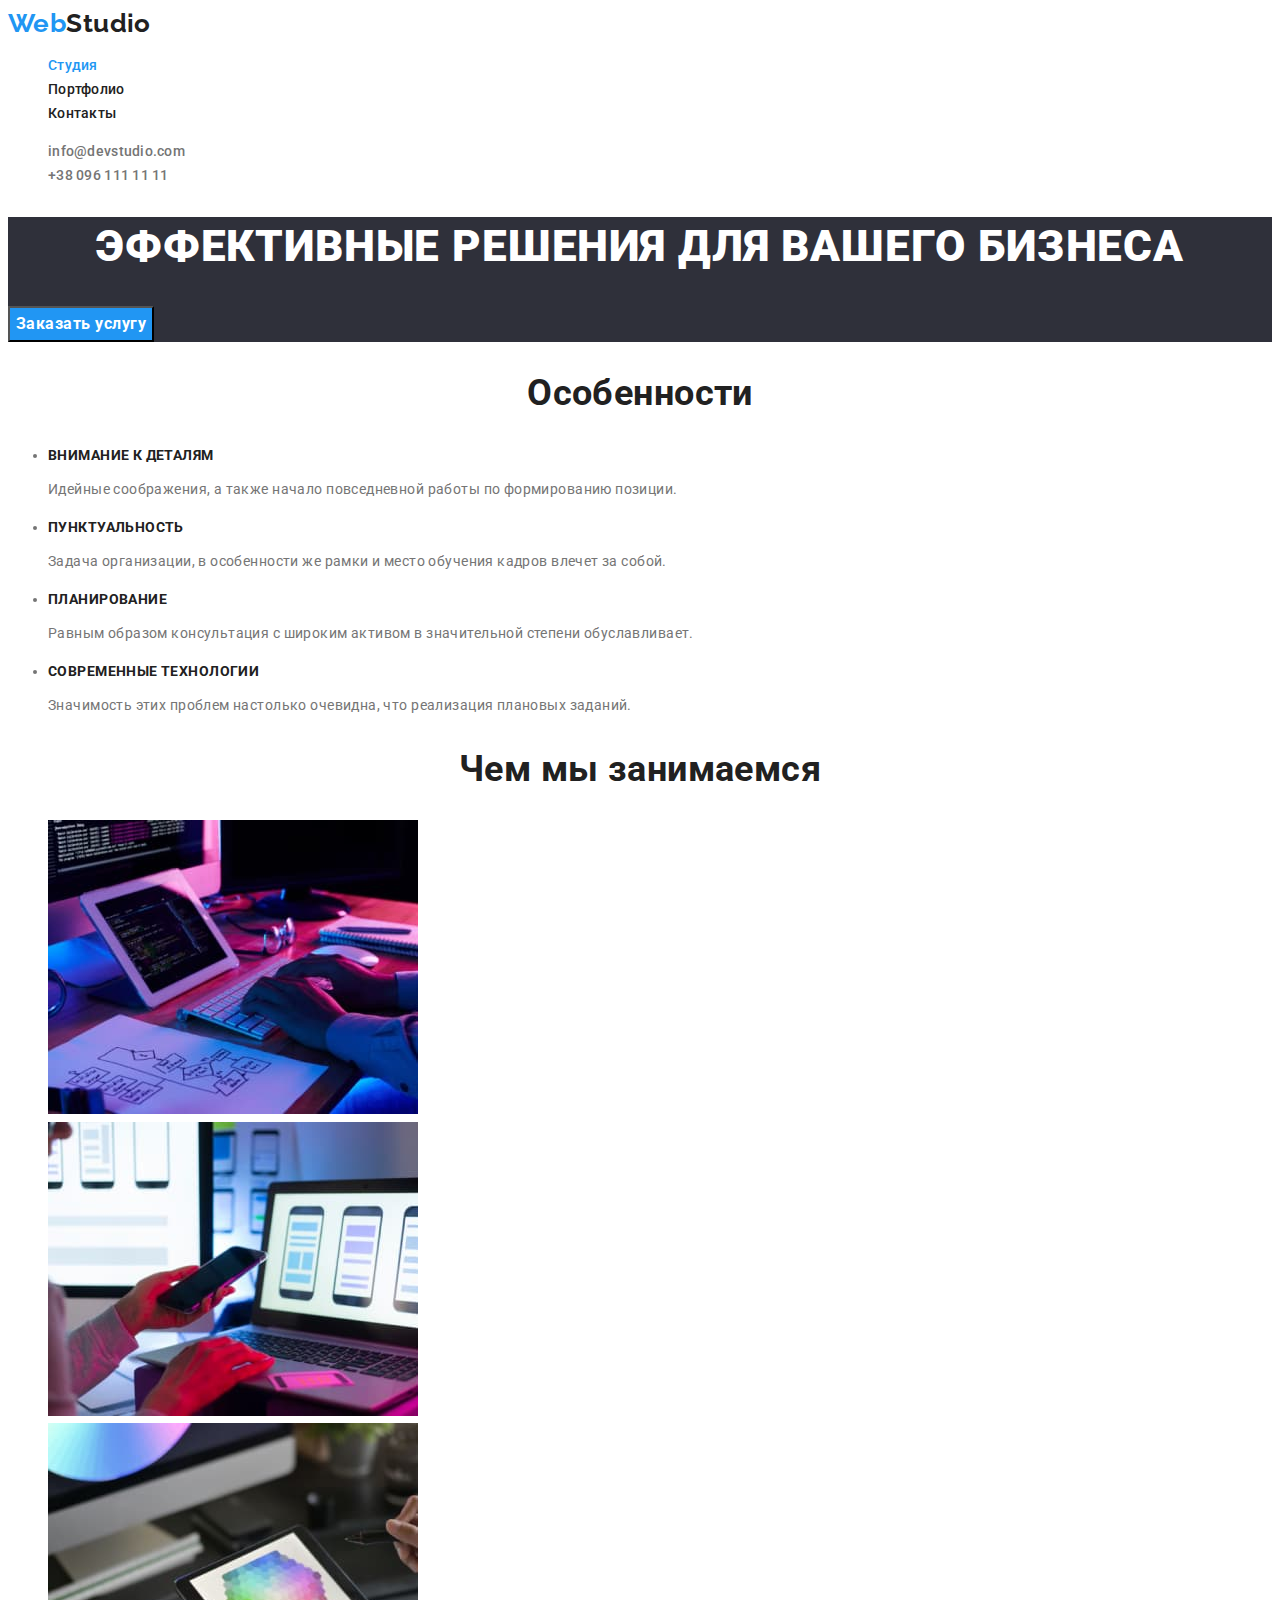
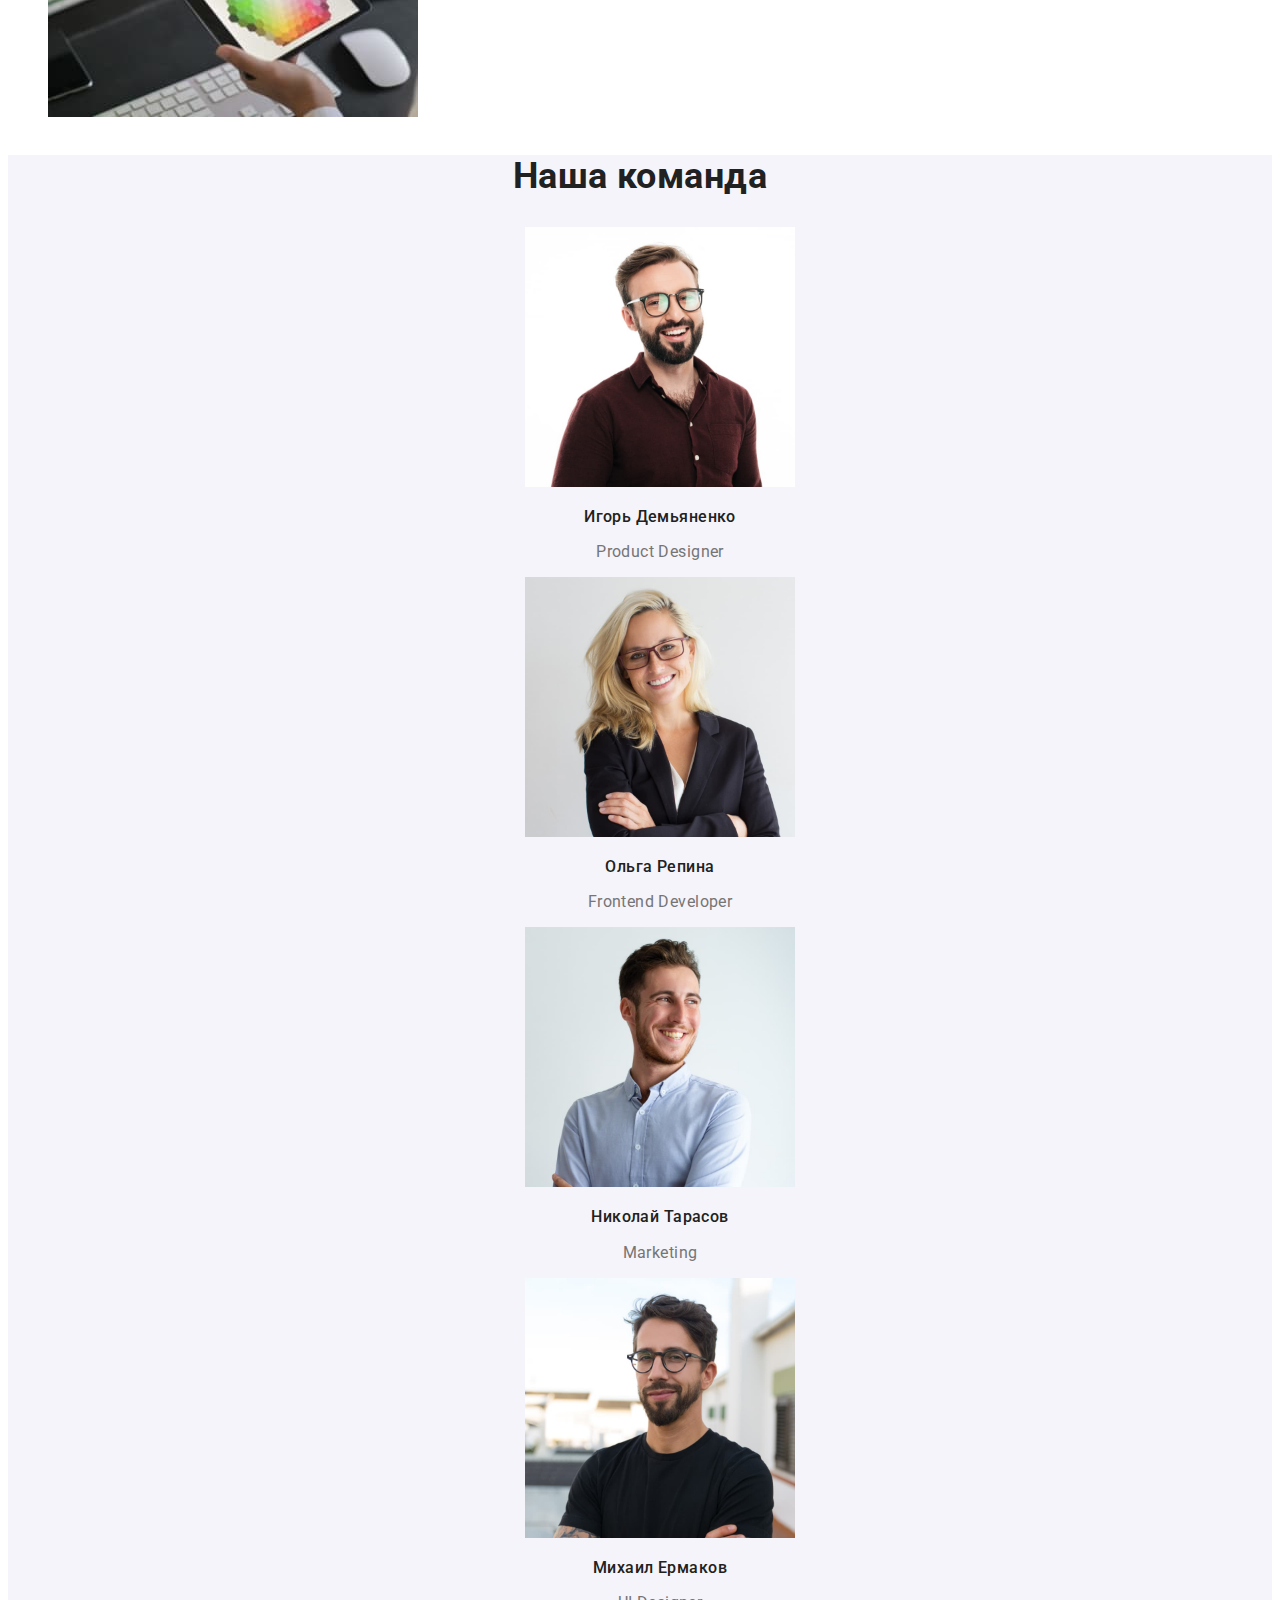
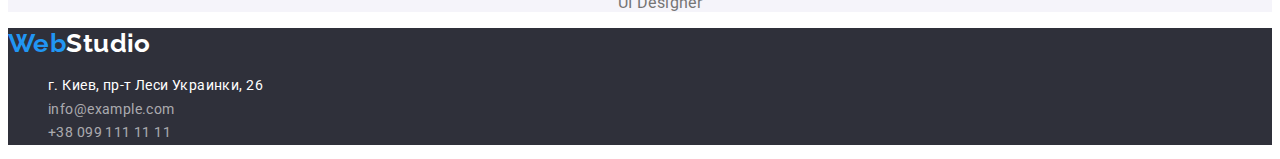
==== index.html @ c16fa483 "Adds all files from HW#2." ====
<!DOCTYPE html>
<html lang="ru">
  <head>
    <meta charset="UTF-8" />
    <meta http-equiv="X-UA-Compatible" content="IE=edge" />
    <meta name="viewport" content="width=device-width, initial-scale=1.0" />
    <title>WebStudio</title>
    <link rel="preconnect" href="https://fonts.googleapis.com" />
    <link rel="preconnect" href="https://fonts.gstatic.com" crossorigin />
    <link
      href="https://fonts.googleapis.com/css2?family=Raleway:wght@700&family=Roboto:wght@400;500;700;900&display=swap"
      rel="stylesheet"
    />
    <link rel="stylesheet" href="./css/styles.css" />
  </head>
  <body>
    <header>
      <nav>
        <a href="./index.html" lang="en" class="logo"> <span class="accent">Web</span>Studio</a>
        <ul class="site-nav list">
          <li><a href="./index.html" class="link current">Студия</a></li>
          <li><a href="./portfolio.html" class="link">Портфолио</a></li>
          <li><a href="" class="link">Контакты</a></li>
        </ul>
      </nav>

      <ul class="list">
        <li><a href="mailto:info@devstudio.com" class="contacts-header">info@devstudio.com</a></li>
        <li><a href="tel:+380961111111" class="contacts-header">+38 096 111 11 11</a></li>
      </ul>
    </header>

    <main>
      <!-- Главная секция -->
      <section class="hero">
        <h1 class="hero-title">Эффективные решения для вашего бизнеса</h1>

        <button type="button" class="hero-button">Заказать услугу</button>
      </section>

      <!-- Особенности -->
      <section>
        <!-- этот заголовок будет невидимым -->
        <h2 class="section-title">Особенности</h2>

        <ul>
          <li>
            <h3 class="features-title">Внимание к деталям</h3>
            <p>Идейные соображения, а также начало повседневной работы по формированию позиции.</p>
          </li>
          <li>
            <h3 class="features-title">Пунктуальность</h3>
            <p>
              Задача организации, в особенности же рамки и место обучения кадров влечет за собой.
            </p>
          </li>
          <li>
            <h3 class="features-title">Планирование</h3>
            <p>
              Равным образом консультация с широким активом в значительной степени обуславливает.
            </p>
          </li>
          <li>
            <h3 class="features-title">Современные технологии</h3>
            <p>Значимость этих проблем настолько очевидна, что реализация плановых заданий.</p>
          </li>
        </ul>
      </section>

      <!-- Чем мы занимаемся -->
      <section>
        <h2 class="section-title">Чем мы занимаемся</h2>

        <ul class="list">
          <li>
            <img src="./images/box1.jpg" alt="Работа с схемами" width="370" height="294" />
          </li>
          <li>
            <img src="./images/box2.jpg" alt="Работа с адаптивностю" width="370" height="294" />
          </li>
          <li>
            <img src="./images/box3.jpg" alt="Работа с цветами" width="370" height="294" />
          </li>
        </ul>
      </section>

      <!-- Наша команда -->
      <section class="workers">
        <h2 class="section-title">Наша команда</h2>

        <ul class="list">
          <li>
            <img src="./images/worker1.jpg" alt="Работник первый" width="270" height="260" />
            <h3 class="worker-name">Игорь Демьяненко</h3>
            <p lang="en">Product Designer</p>
          </li>
          <li>
            <img src="./images/worker2.jpg" alt="Работник второй" width="270" height="260" />
            <h3 class="worker-name">Ольга Репина</h3>
            <p lang="en">Frontend Developer</p>
          </li>
          <li>
            <img src="./images/worker3.jpg" alt="Работник третий" width="270" height="260" />
            <h3 class="worker-name">Николай Тарасов</h3>
            <p lang="en">Marketing</p>
          </li>
          <li>
            <img src="./images/worker4.jpg" alt="Работник четвертый" width="270" height="260" />
            <h3 class="worker-name">Михаил Ермаков</h3>
            <p lang="en">UI Designer</p>
          </li>
        </ul>
      </section>
    </main>

    <footer class="page-footer">
      <a href="./index.html" lang="en" class="logo footer-logo">
        <span class="accent">Web</span>Studio</a
      >
      <address>
        <ul class="list">
          <li>
            <a href="https://goo.gl/maps/sbmDoguWazhmyjEM8" target="_blank" class="location"
              >г. Киев, пр-т Леси Украинки, 26</a
            >
          </li>
          <li><a href="mailto:info@example.com" class="contacts-footer">info@example.com</a></li>
          <li><a href="tel:+380991111111" class="contacts-footer">+38 099 111 11 11</a></li>
        </ul>
      </address>
    </footer>
  </body>
</html>
---- css/styles.css ----
/* цвет основного текста #212121 */
/* вторичный цвет текста #757575 */
/* белый #ffffff */
/* белый с прозрачностю для ссылок в футере rgba(255, 255, 255, 0.6) */
/* акцент #2196F3 */
/* цвет фона героя и подвала #2F303A */
/* цвет фона вторичный и кнопок для портфолио #F5F4FA */
:root {
  --primary-text-color: #757575;
  --title-text-color: #212121;
  --accent-color: #2196f3;
  --primary-white-color: #ffffff;
  --contacts-footer-color: rgba(255, 255, 255, 0.6);
  --secondary-bg-color: #2f303a;
  --other-bg-color: #f5f4fa;
}

body {
  background-color: var(--primary-white-color);
  color: var(--primary-text-color);
  font-family: Roboto, sans-serif;
  font-weight: 400;
  font-size: 14px;
  line-height: 1.71;
  letter-spacing: 0.03em;
}

.list {
  list-style: none;
}

/* стили шапки */
.logo {
  color: var(--title-text-color);
  font-family: Raleway, sans-serif;
  font-weight: 700;
  font-size: 26px;
  line-height: 1.19;
  text-decoration: none;
}

.accent,
.logo:hover,
.logo:focus {
  color: var(--accent-color);
}

.site-nav .link {
  color: var(--title-text-color);
  font-weight: 500;
  font-size: 14px;
  line-height: 1.14;
  letter-spacing: 0.02em;
  text-decoration: none;
}
.site-nav .link:hover,
.site-nav .link:focus {
  color: var(--accent-color);
}

.site-nav .link.current {
  color: var(--accent-color);
}

.contacts-header {
  color: var(--primary-text-color);
  font-weight: 500;
  font-size: 14px;
  line-height: 1.14;
  letter-spacing: 0.02em;
  text-decoration: none;
}

.contacts-header:hover,
.contacts-header:focus {
  color: var(--accent-color);
}

/* стили главной секции Студии */
.hero {
  background-color: var(--secondary-bg-color);
  letter-spacing: 0.06em;
}
.hero-title {
  color: var(--primary-white-color);
  font-weight: 900;
  font-size: 44px;
  line-height: 1.36;
  text-align: center;
  text-transform: uppercase;
}
.hero-button {
  background-color: var(--accent-color);
  color: var(--primary-white-color);
  font-family: Roboto, sans-serif;
  font-family: inherit;
  font-weight: 700;
  font-size: 16px;
  line-height: 1.87;
  letter-spacing: 0.03em;
  align-items: center;
  text-align: center;
}

/* общие стили секций Студии */

.section-title {
  color: var(--title-text-color);
  font-weight: 700;
  font-size: 36px;
  line-height: 1.17;
  text-align: center;
}

/* стили особенностей Студии */
.features-title {
  color: var(--title-text-color);
  font-weight: 700;
  font-size: 14px;
  line-height: 1.14;
  text-transform: uppercase;
}

/* стили работ Студии */

/* стили команды Студии */
.workers {
  background-color: var(--other-bg-color);
  font-weight: 400;
  font-size: 16px;
  line-height: 1.19;
  text-align: center;
}
.worker-name {
  color: var(--title-text-color);
  font-weight: 500;
  font-size: 16px;
  line-height: 1.19;
  text-align: center;
}

/* стили подвала */
.page-footer {
  background-color: var(--secondary-bg-color);
}

.footer-logo {
  color: var(--primary-white-color);
}

.location {
  color: var(--primary-white-color);
  font-style: normal;
  font-weight: 400;
  font-size: 14px;
  line-height: 1.71;
  text-decoration: none;
}

.contacts-footer {
  color: var(--contacts-footer-color);
  font-style: normal;
  font-weight: 400;
  font-size: 14px;
  line-height: 1.71;
  text-decoration: none;
}

.footer-logo:hover,
.footer-logo:focus,
.contacts-footer:hover,
.contacts-footer:focus,
.location:hover,
.location:focus {
  color: var(--accent-color);
}

/* стили Портфолио */
.portfolio-button {
  background-color: var(--other-bg-color);
  color: var(--title-text-color);
  font-family: Roboto, sans-serif;
  font-weight: 500;
  font-size: 16px;
  line-height: 1.62;
  letter-spacing: 0.03em;
  text-align: center;
}

.portfolio-button:hover,
.portfolio-button:focus {
  background-color: var(--accent-color);
  color: var(--primary-white-color);
}

.project-title {
  color: var(--title-text-color);
  font-weight: 700;
  font-size: 18px;
  line-height: 2;
  letter-spacing: 0.06em;
}
.project-category {
  font-weight: 400;
  font-size: 16px;
  line-height: 1.87;
}
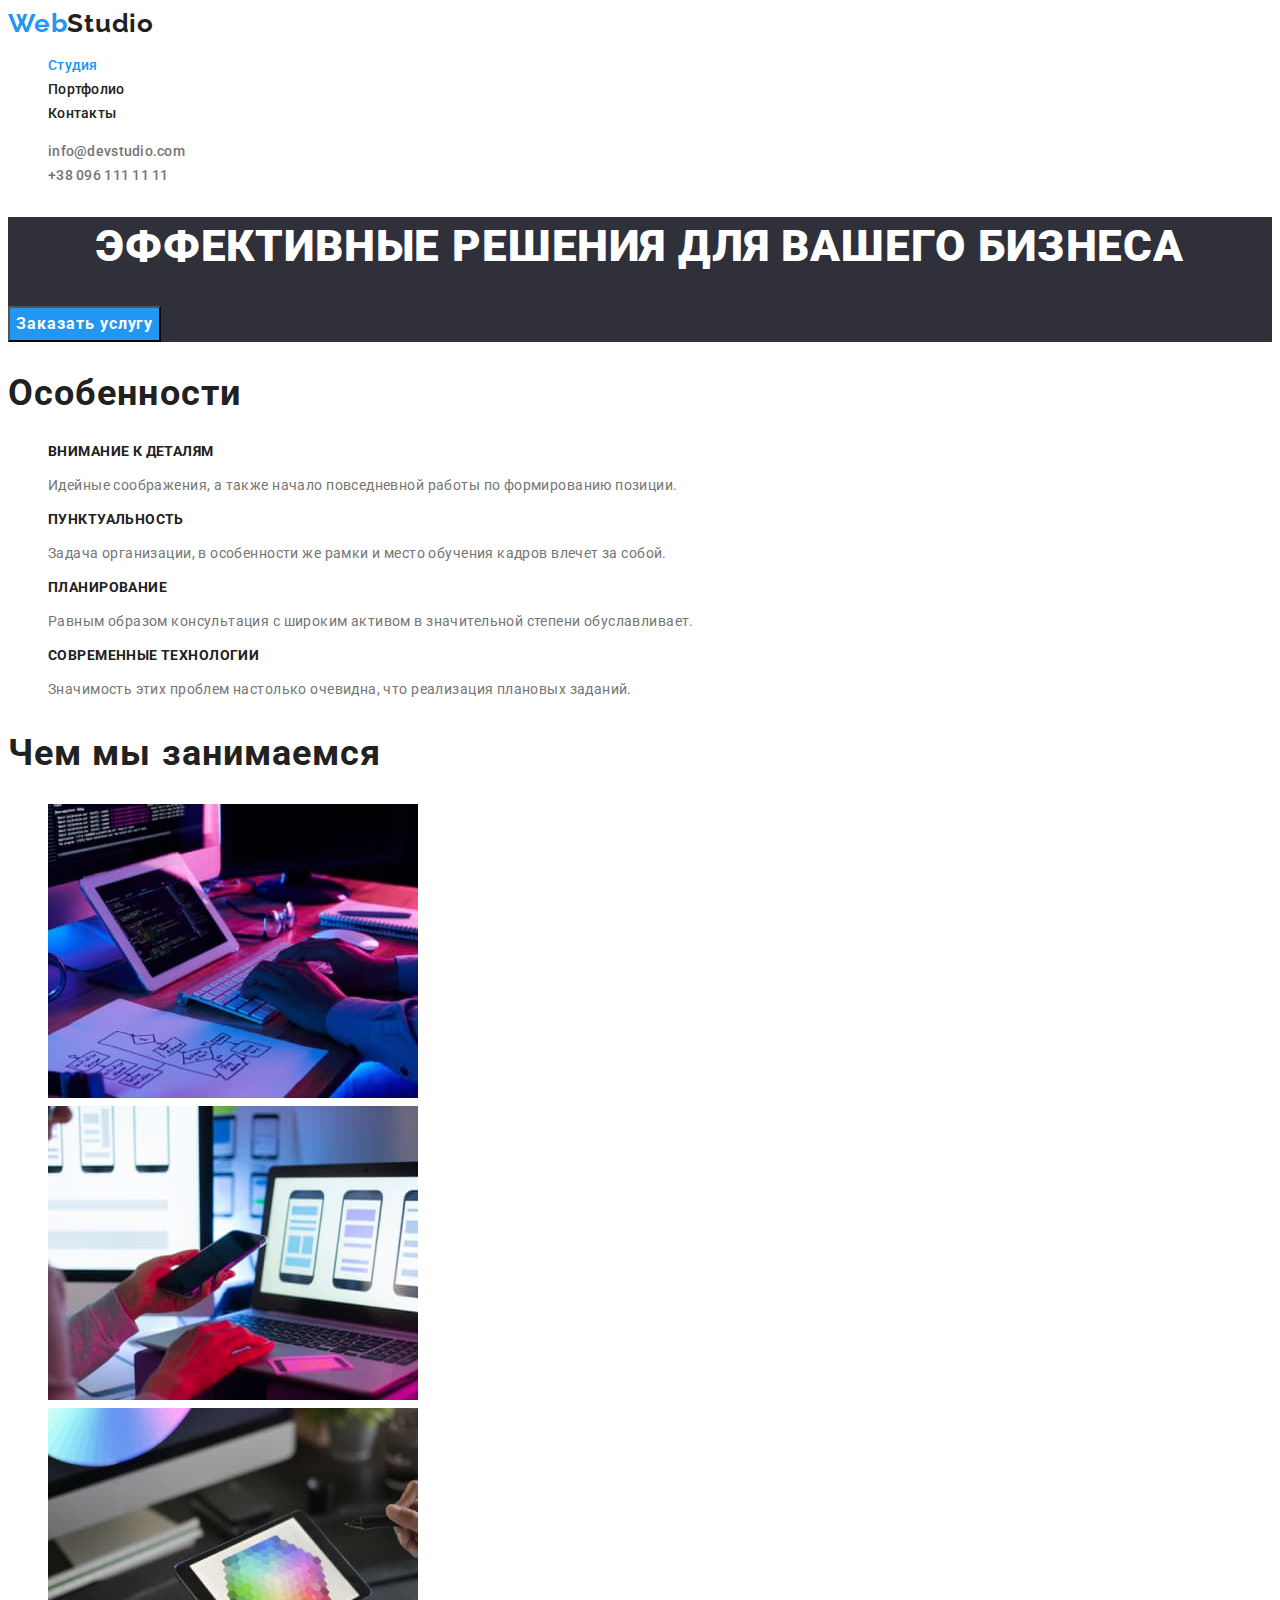
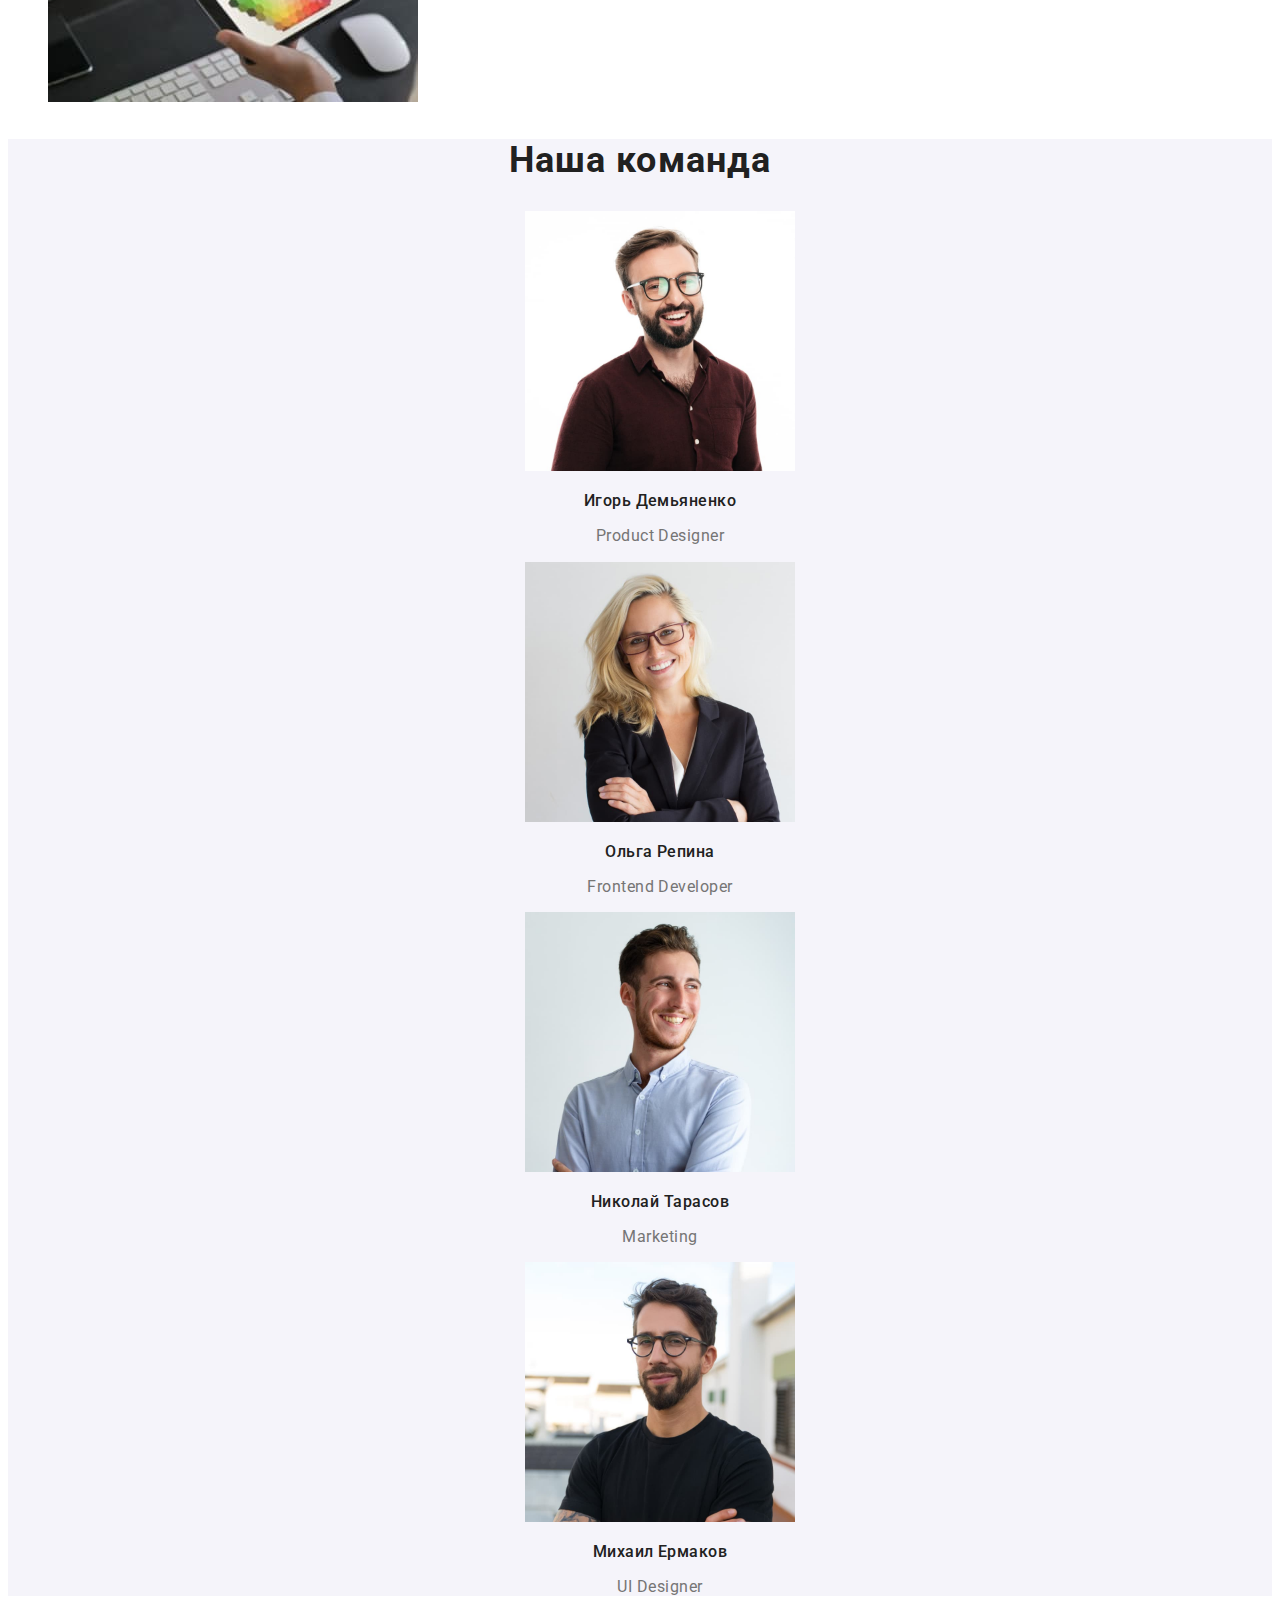
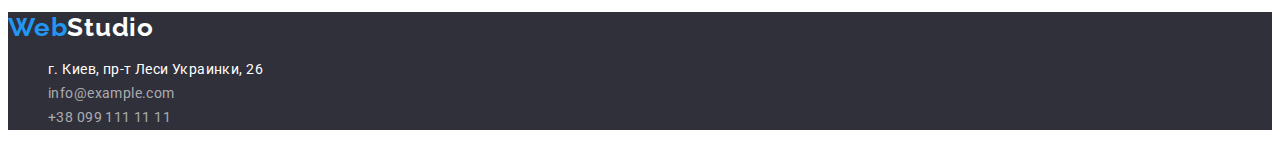
==== commit 53aaa551: "Adds edits on the comments of the HW#2." ====
--- a/index.html
+++ b/index.html
@@ -43,26 +43,30 @@
         <!-- этот заголовок будет невидимым -->
         <h2 class="section-title">Особенности</h2>
 
-        <ul>
+        <ul class="features-list list">
           <li>
             <h3 class="features-title">Внимание к деталям</h3>
-            <p>Идейные соображения, а также начало повседневной работы по формированию позиции.</p>
+            <p class="features-text">
+              Идейные соображения, а также начало повседневной работы по формированию позиции.
+            </p>
           </li>
           <li>
             <h3 class="features-title">Пунктуальность</h3>
-            <p>
+            <p class="features-text">
               Задача организации, в особенности же рамки и место обучения кадров влечет за собой.
             </p>
           </li>
           <li>
             <h3 class="features-title">Планирование</h3>
-            <p>
+            <p class="features-text">
               Равным образом консультация с широким активом в значительной степени обуславливает.
             </p>
           </li>
           <li>
             <h3 class="features-title">Современные технологии</h3>
-            <p>Значимость этих проблем настолько очевидна, что реализация плановых заданий.</p>
+            <p class="features-text">
+              Значимость этих проблем настолько очевидна, что реализация плановых заданий.
+            </p>
           </li>
         </ul>
       </section>
@@ -85,29 +89,53 @@
       </section>
 
       <!-- Наша команда -->
-      <section class="workers">
+      <section class="team">
         <h2 class="section-title">Наша команда</h2>
 
-        <ul class="list">
+        <ul class="team-list list">
           <li>
-            <img src="./images/worker1.jpg" alt="Работник первый" width="270" height="260" />
-            <h3 class="worker-name">Игорь Демьяненко</h3>
-            <p lang="en">Product Designer</p>
+            <img
+              src="./images/worker1.jpg"
+              alt="Работник первый"
+              width="270"
+              height="260"
+              class="team-photo"
+            />
+            <h3 class="team-name">Игорь Демьяненко</h3>
+            <p lang="en" class="team-text">Product Designer</p>
           </li>
           <li>
-            <img src="./images/worker2.jpg" alt="Работник второй" width="270" height="260" />
-            <h3 class="worker-name">Ольга Репина</h3>
-            <p lang="en">Frontend Developer</p>
+            <img
+              src="./images/worker2.jpg"
+              alt="Работник второй"
+              width="270"
+              height="260"
+              class="team-photo"
+            />
+            <h3 class="team-name">Ольга Репина</h3>
+            <p lang="en" class="team-text">Frontend Developer</p>
           </li>
           <li>
-            <img src="./images/worker3.jpg" alt="Работник третий" width="270" height="260" />
-            <h3 class="worker-name">Николай Тарасов</h3>
-            <p lang="en">Marketing</p>
+            <img
+              src="./images/worker3.jpg"
+              alt="Работник третий"
+              width="270"
+              height="260"
+              class="team-photo"
+            />
+            <h3 class="team-name">Николай Тарасов</h3>
+            <p lang="en" class="team-text">Marketing</p>
           </li>
           <li>
-            <img src="./images/worker4.jpg" alt="Работник четвертый" width="270" height="260" />
-            <h3 class="worker-name">Михаил Ермаков</h3>
-            <p lang="en">UI Designer</p>
+            <img
+              src="./images/worker4.jpg"
+              alt="Работник четвертый"
+              width="270"
+              height="260"
+              class="team-photo"
+            />
+            <h3 class="team-name">Михаил Ермаков</h3>
+            <p lang="en" class="team-text">UI Designer</p>
           </li>
         </ul>
       </section>
--- a/css/styles.css
+++ b/css/styles.css
@@ -19,10 +19,9 @@
   background-color: var(--primary-white-color);
   color: var(--primary-text-color);
   font-family: Roboto, sans-serif;
-  font-weight: 400;
+  /* font-weight: 400; */
   font-size: 14px;
   line-height: 1.71;
-  letter-spacing: 0.03em;
 }
 
 .list {
@@ -37,40 +36,33 @@
   font-size: 26px;
   line-height: 1.19;
   text-decoration: none;
+  letter-spacing: 0.03em;
+}
+
+.site-nav .link {
+  color: var(--title-text-color);
+  font-weight: 500;
+  font-size: 14px;
+  line-height: 1.14;
+  letter-spacing: 0.02em;
+  text-decoration: none;
+}
+
+.contacts-header {
+  color: var(--primary-text-color);
+  font-weight: 500;
+  font-size: 14px;
+  line-height: 1.14;
+  letter-spacing: 0.02em;
+  text-decoration: none;
 }
 
 .accent,
 .logo:hover,
-.logo:focus {
-  color: var(--accent-color);
-}
-
-.site-nav .link {
-  color: var(--title-text-color);
-  font-weight: 500;
-  font-size: 14px;
-  line-height: 1.14;
-  letter-spacing: 0.02em;
-  text-decoration: none;
-}
+.logo:focus,
 .site-nav .link:hover,
-.site-nav .link:focus {
-  color: var(--accent-color);
-}
-
-.site-nav .link.current {
-  color: var(--accent-color);
-}
-
-.contacts-header {
-  color: var(--primary-text-color);
-  font-weight: 500;
-  font-size: 14px;
-  line-height: 1.14;
-  letter-spacing: 0.02em;
-  text-decoration: none;
-}
-
+.site-nav .link:focus,
+.site-nav .link.current,
 .contacts-header:hover,
 .contacts-header:focus {
   color: var(--accent-color);
@@ -92,14 +84,11 @@
 .hero-button {
   background-color: var(--accent-color);
   color: var(--primary-white-color);
-  font-family: Roboto, sans-serif;
   font-family: inherit;
   font-weight: 700;
   font-size: 16px;
-  line-height: 1.87;
-  letter-spacing: 0.03em;
-  align-items: center;
-  text-align: center;
+  line-height: 1.88;
+  letter-spacing: 0.06em;
 }
 
 /* общие стили секций Студии */
@@ -109,7 +98,7 @@
   font-weight: 700;
   font-size: 36px;
   line-height: 1.17;
-  text-align: center;
+  letter-spacing: 0.03em;
 }
 
 /* стили особенностей Студии */
@@ -119,23 +108,26 @@
   font-size: 14px;
   line-height: 1.14;
   text-transform: uppercase;
-}
-
+  letter-spacing: 0.03em;
+}
+.features-text {
+  letter-spacing: 0.03em;
+}
 /* стили работ Студии */
 
 /* стили команды Студии */
-.workers {
+.team {
   background-color: var(--other-bg-color);
   font-weight: 400;
   font-size: 16px;
   line-height: 1.19;
-  text-align: center;
-}
-.worker-name {
-  color: var(--title-text-color);
-  font-weight: 500;
-  font-size: 16px;
-  line-height: 1.19;
+  letter-spacing: 0.03em;
+  text-align: center;
+}
+.team-name {
+  color: var(--title-text-color);
+  font-weight: 500;
+  font-size: 16px;
   text-align: center;
 }
 
@@ -155,6 +147,7 @@
   font-size: 14px;
   line-height: 1.71;
   text-decoration: none;
+  letter-spacing: 0.03em;
 }
 
 .contacts-footer {
@@ -164,6 +157,7 @@
   font-size: 14px;
   line-height: 1.71;
   text-decoration: none;
+  letter-spacing: 0.03em;
 }
 
 .footer-logo:hover,
@@ -187,21 +181,23 @@
   text-align: center;
 }
 
+.current-button,
 .portfolio-button:hover,
 .portfolio-button:focus {
   background-color: var(--accent-color);
   color: var(--primary-white-color);
 }
 
-.project-title {
+.portfolio-card-subtitle {
   color: var(--title-text-color);
   font-weight: 700;
   font-size: 18px;
   line-height: 2;
   letter-spacing: 0.06em;
 }
-.project-category {
+.portfolio-card-text {
   font-weight: 400;
   font-size: 16px;
   line-height: 1.87;
-}
+  letter-spacing: 0.03em;
+}
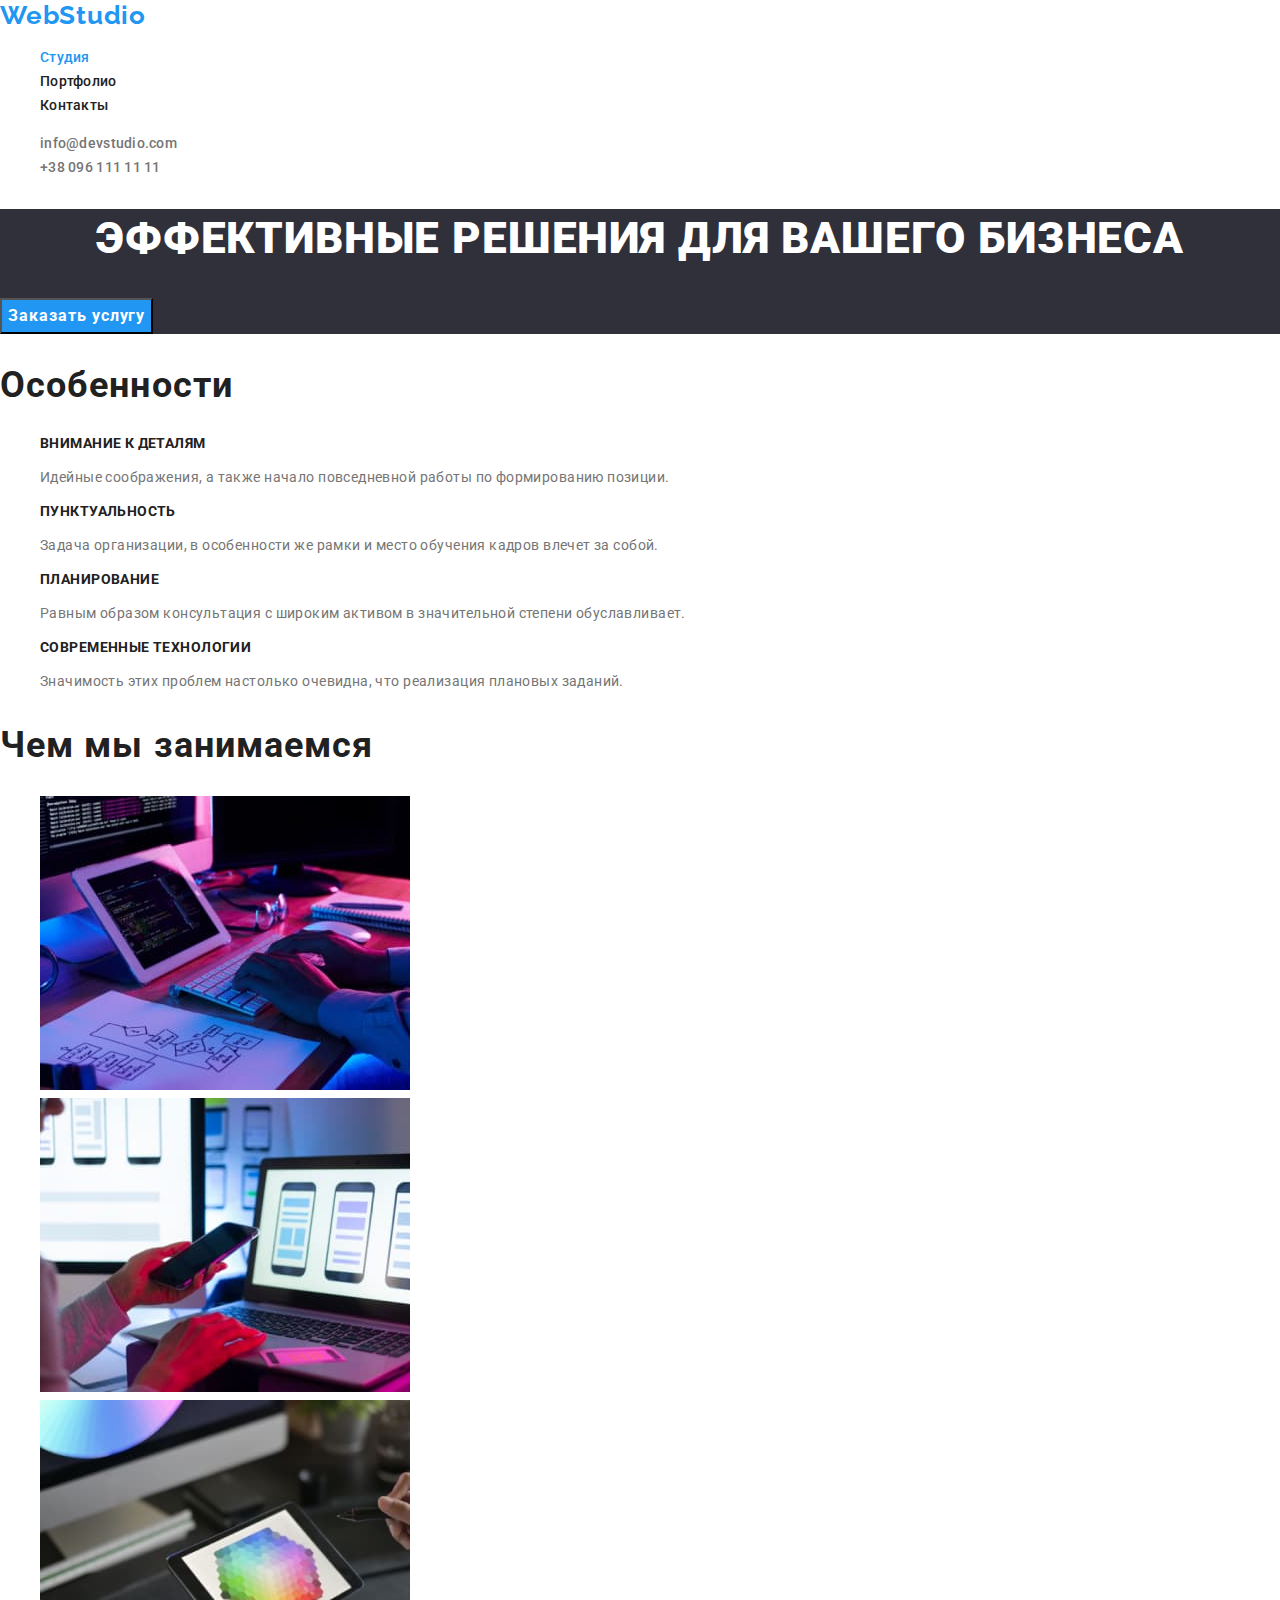
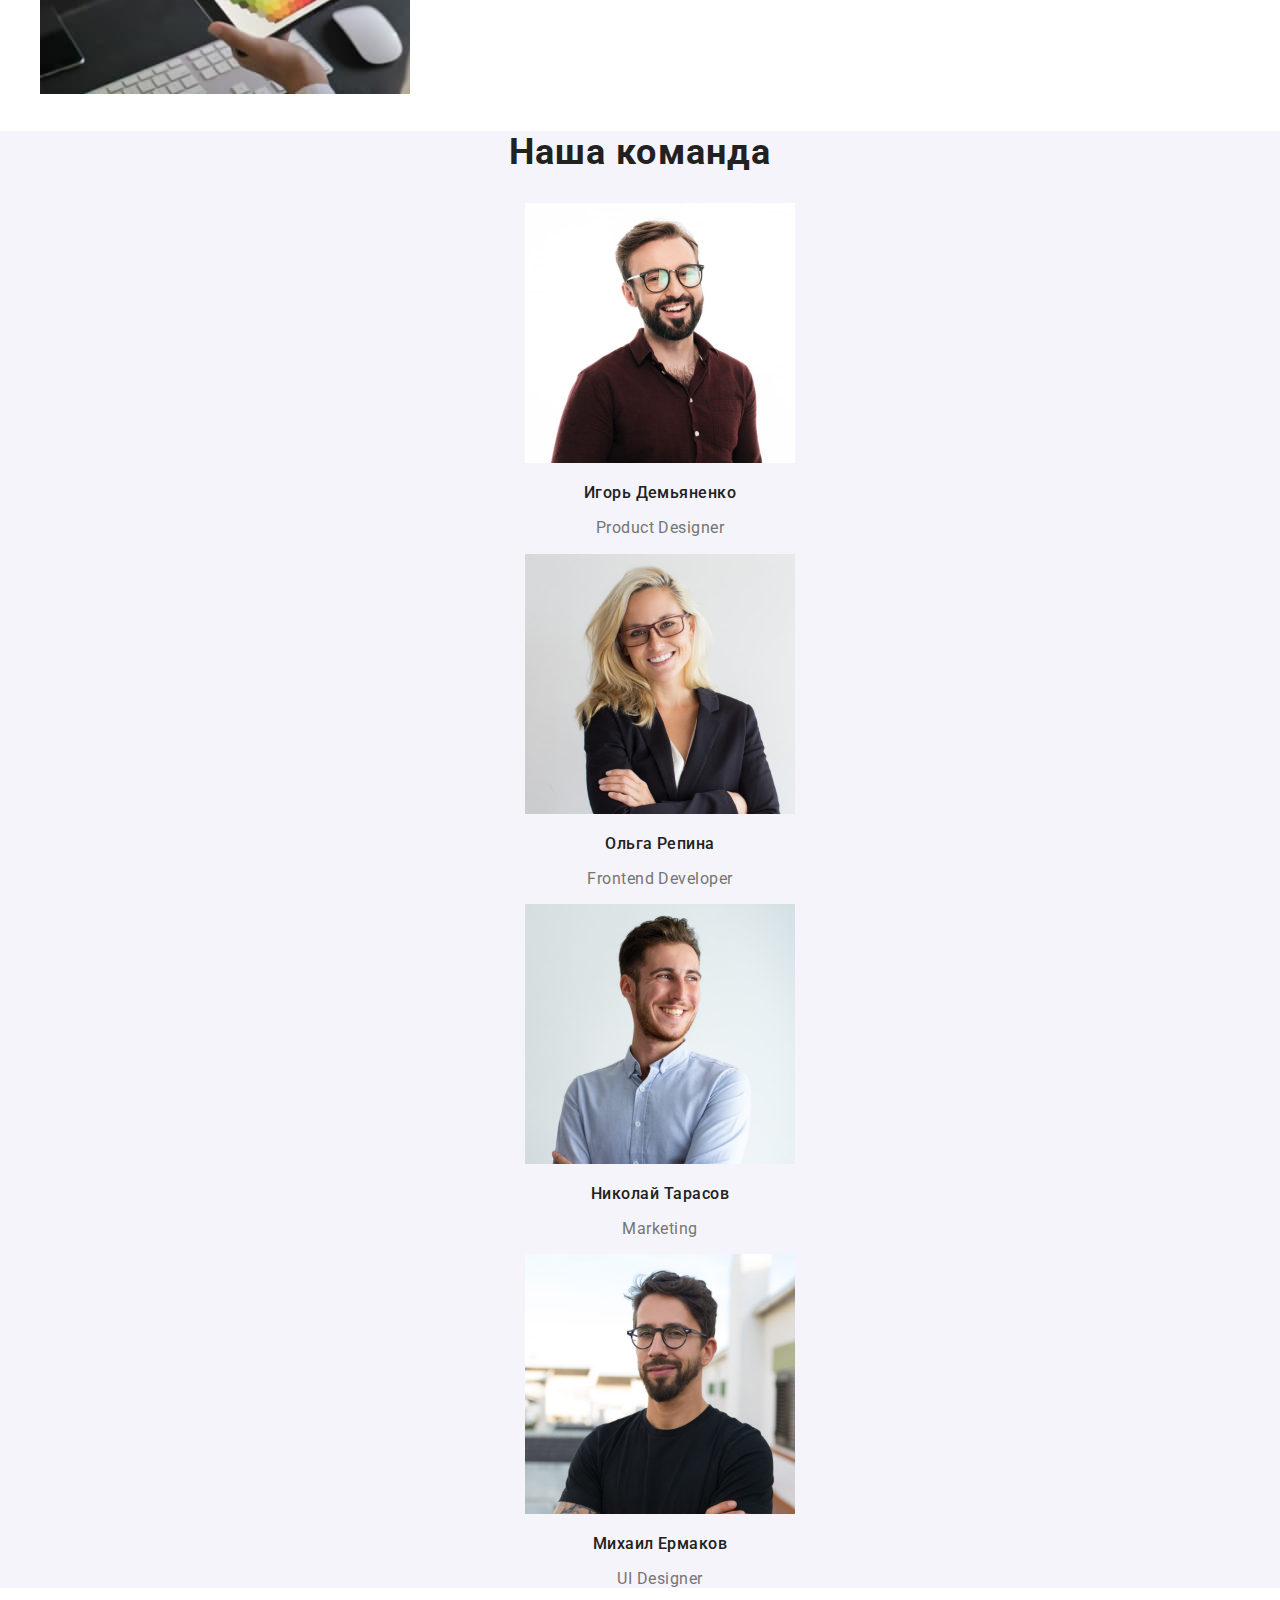
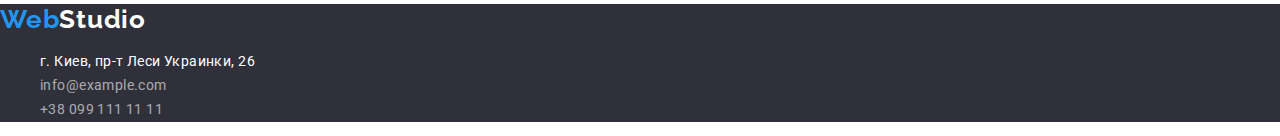
==== commit 82676b4b: "Adds modern-normalize." ====
--- a/index.html
+++ b/index.html
@@ -10,6 +10,10 @@
     <link
       href="https://fonts.googleapis.com/css2?family=Raleway:wght@700&family=Roboto:wght@400;500;700;900&display=swap"
       rel="stylesheet"
+    />
+    <link
+      rel="stylesheet"
+      href="https://cdnjs.cloudflare.com/ajax/libs/modern-normalize/1.1.0/modern-normalize.min.css"
     />
     <link rel="stylesheet" href="./css/styles.css" />
   </head>
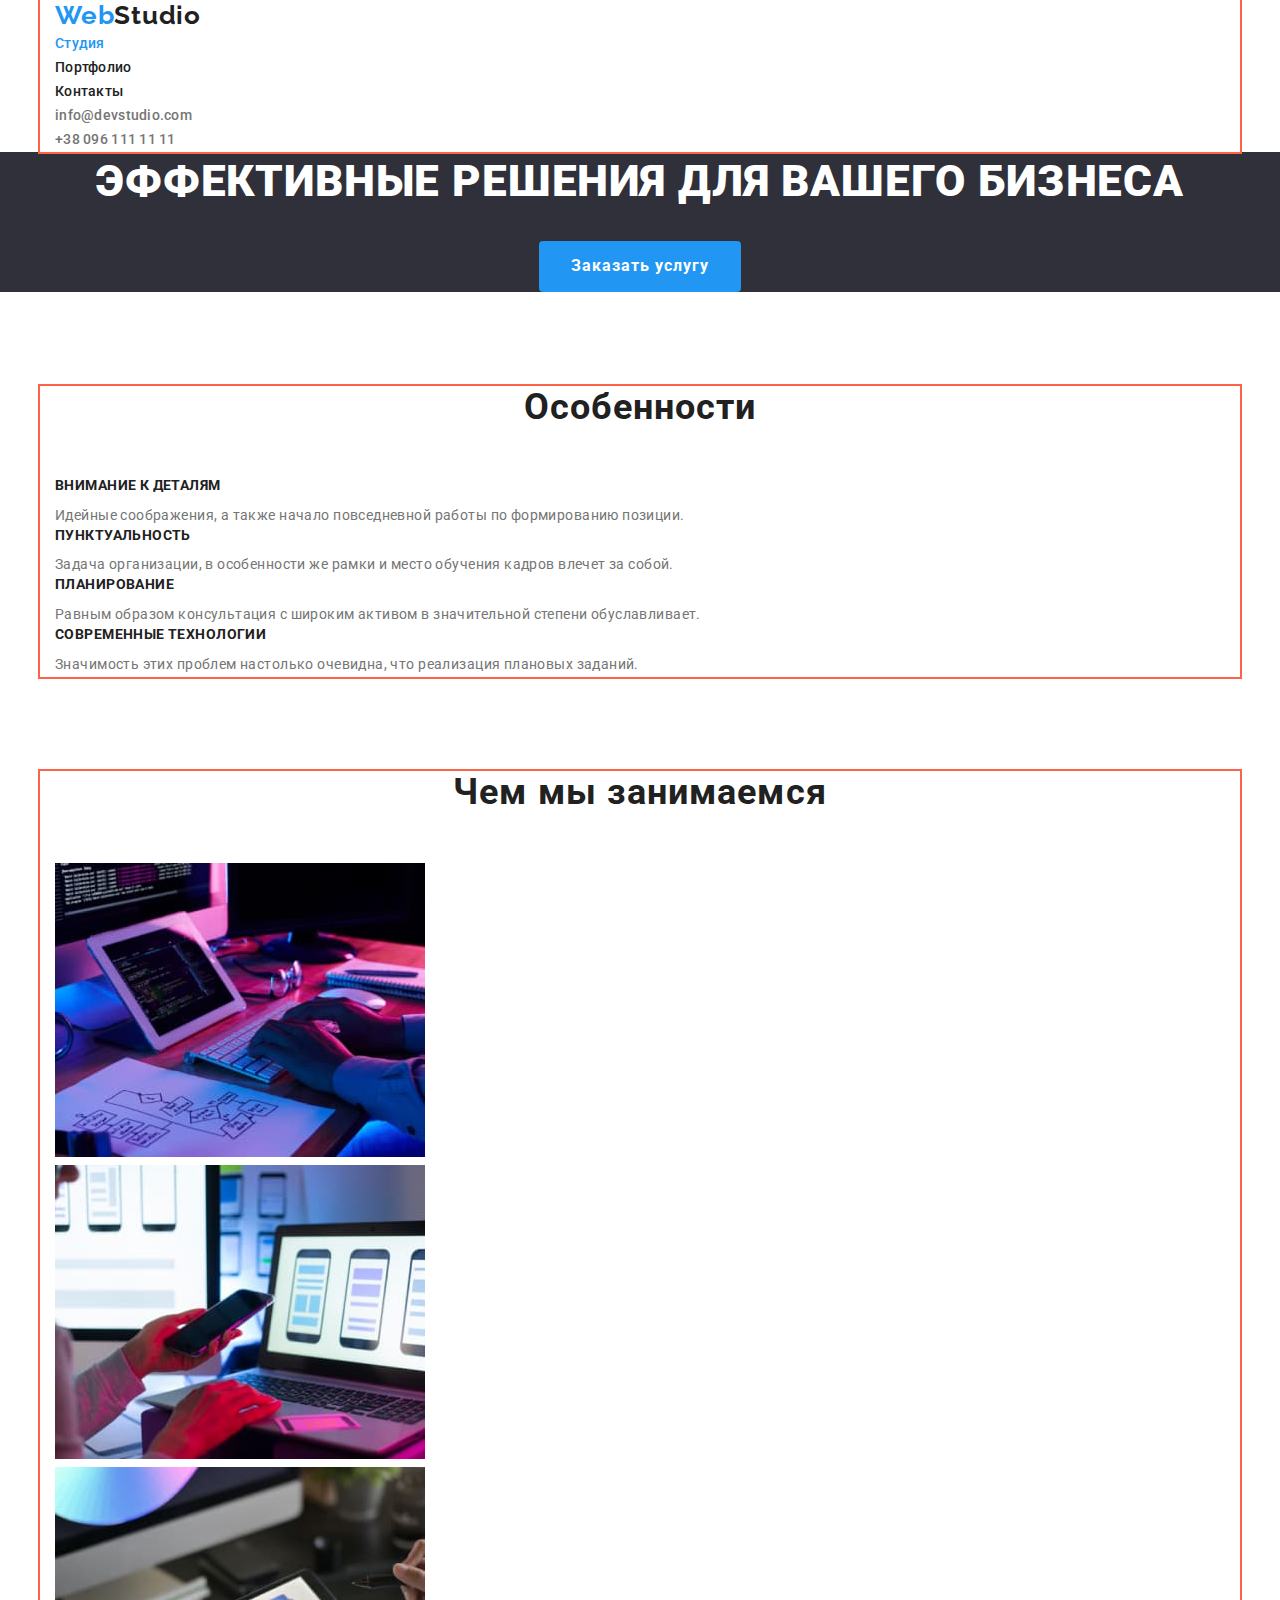
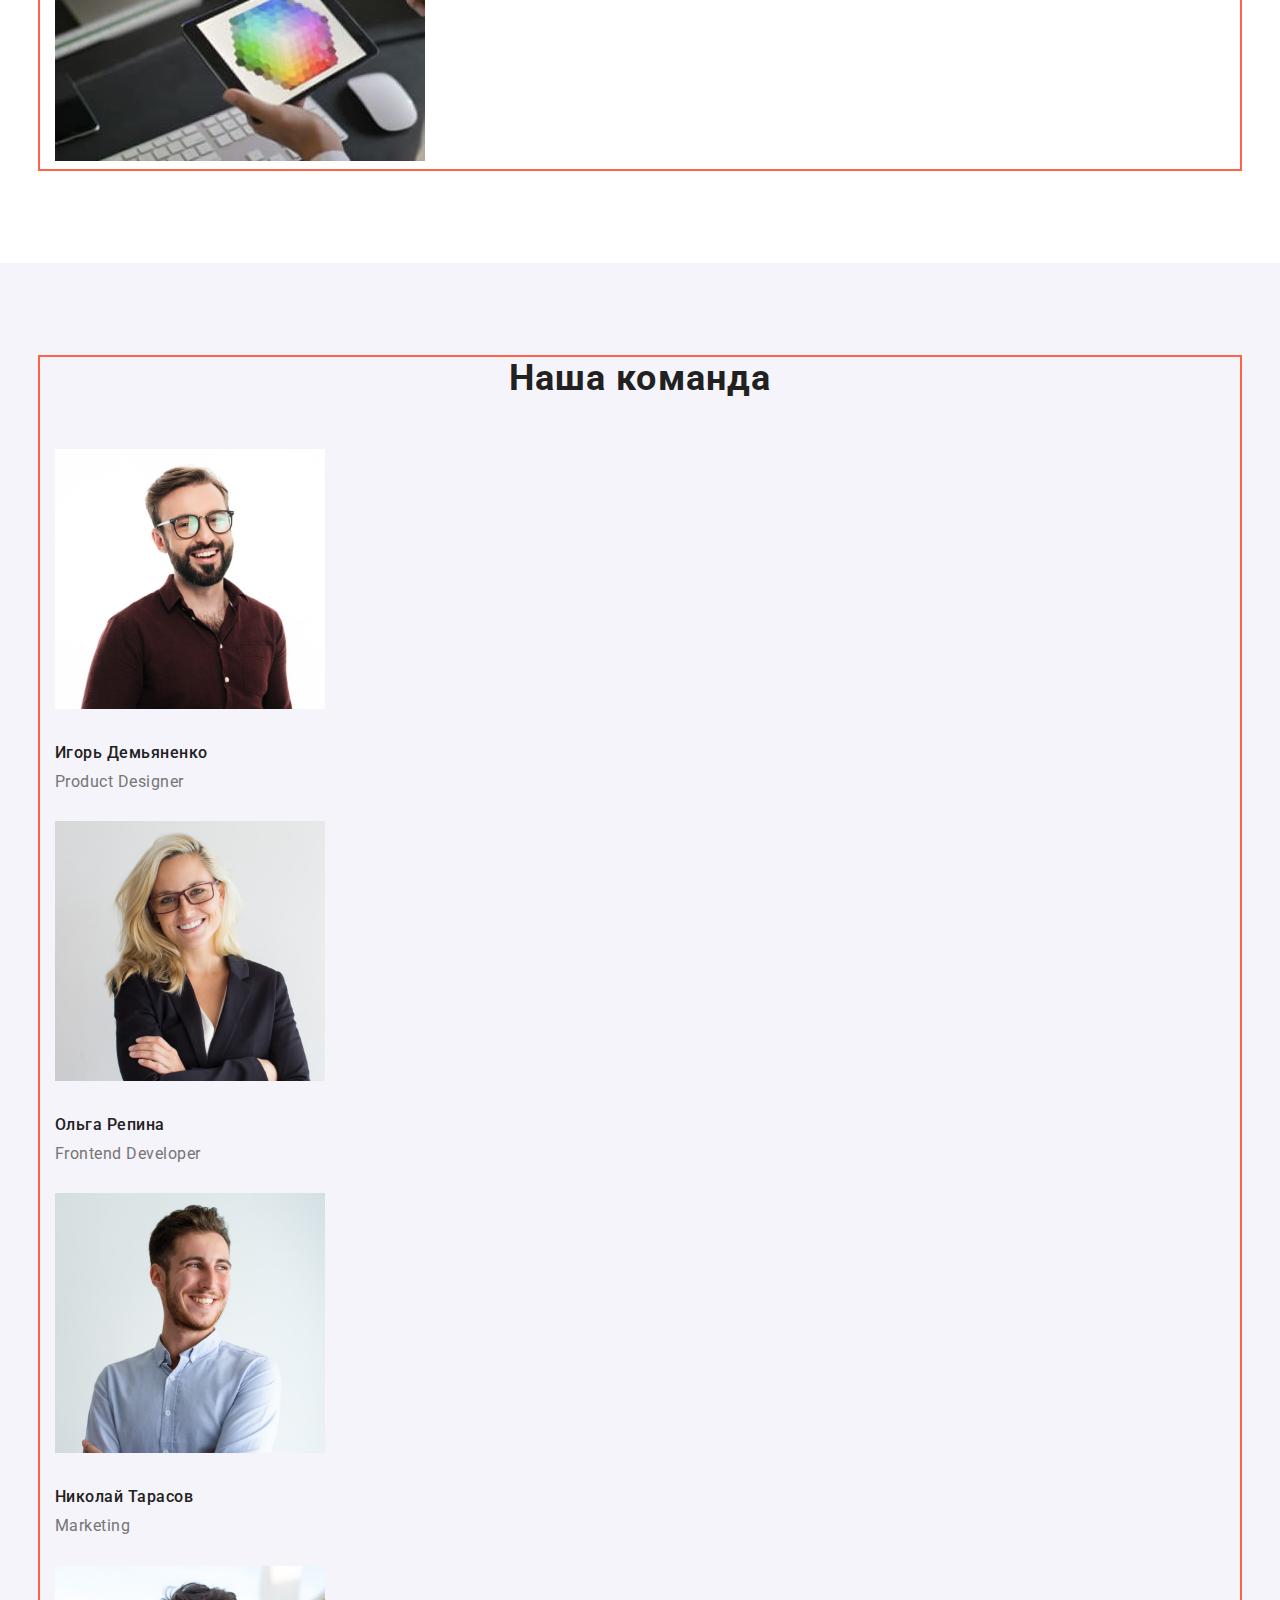
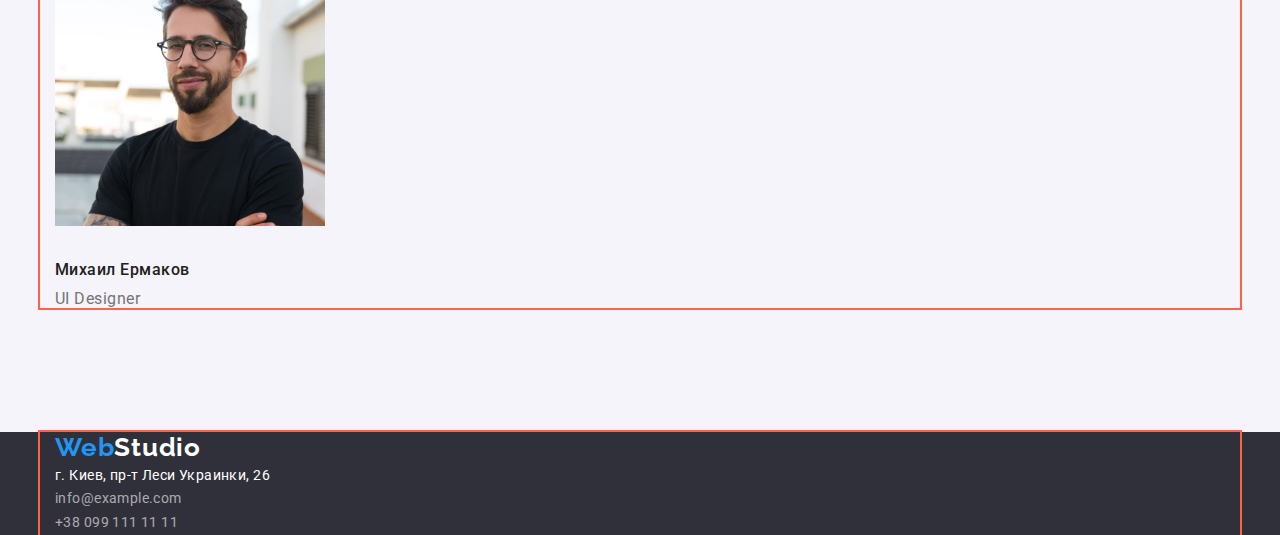
==== commit e5b14255: "Adds paddings and margins." ====
--- a/index.html
+++ b/index.html
@@ -19,19 +19,23 @@
   </head>
   <body>
     <header>
-      <nav>
-        <a href="./index.html" lang="en" class="logo"> <span class="accent">Web</span>Studio</a>
-        <ul class="site-nav list">
-          <li><a href="./index.html" class="link current">Студия</a></li>
-          <li><a href="./portfolio.html" class="link">Портфолио</a></li>
-          <li><a href="" class="link">Контакты</a></li>
+      <div class="container">
+        <nav>
+          <a href="./index.html" lang="en" class="logo"> <span class="accent">Web</span>Studio</a>
+          <ul class="site-nav list">
+            <li><a href="./index.html" class="link current">Студия</a></li>
+            <li><a href="./portfolio.html" class="link">Портфолио</a></li>
+            <li><a href="" class="link">Контакты</a></li>
+          </ul>
+        </nav>
+
+        <ul class="list">
+          <li>
+            <a href="mailto:info@devstudio.com" class="contacts-header">info@devstudio.com</a>
+          </li>
+          <li><a href="tel:+380961111111" class="contacts-header">+38 096 111 11 11</a></li>
         </ul>
-      </nav>
-
-      <ul class="list">
-        <li><a href="mailto:info@devstudio.com" class="contacts-header">info@devstudio.com</a></li>
-        <li><a href="tel:+380961111111" class="contacts-header">+38 096 111 11 11</a></li>
-      </ul>
+      </div>
     </header>
 
     <main>
@@ -43,123 +47,131 @@
       </section>
 
       <!-- Особенности -->
-      <section>
-        <!-- этот заголовок будет невидимым -->
-        <h2 class="section-title">Особенности</h2>
+      <section class="features">
+        <div class="container">
+          <!-- этот заголовок будет невидимым -->
+          <h2 class="section-title">Особенности</h2>
 
-        <ul class="features-list list">
-          <li>
-            <h3 class="features-title">Внимание к деталям</h3>
-            <p class="features-text">
-              Идейные соображения, а также начало повседневной работы по формированию позиции.
-            </p>
-          </li>
-          <li>
-            <h3 class="features-title">Пунктуальность</h3>
-            <p class="features-text">
-              Задача организации, в особенности же рамки и место обучения кадров влечет за собой.
-            </p>
-          </li>
-          <li>
-            <h3 class="features-title">Планирование</h3>
-            <p class="features-text">
-              Равным образом консультация с широким активом в значительной степени обуславливает.
-            </p>
-          </li>
-          <li>
-            <h3 class="features-title">Современные технологии</h3>
-            <p class="features-text">
-              Значимость этих проблем настолько очевидна, что реализация плановых заданий.
-            </p>
-          </li>
-        </ul>
+          <ul class="features-list list">
+            <li>
+              <h3 class="features-title">Внимание к деталям</h3>
+              <p class="features-text">
+                Идейные соображения, а также начало повседневной работы по формированию позиции.
+              </p>
+            </li>
+            <li>
+              <h3 class="features-title">Пунктуальность</h3>
+              <p class="features-text">
+                Задача организации, в особенности же рамки и место обучения кадров влечет за собой.
+              </p>
+            </li>
+            <li>
+              <h3 class="features-title">Планирование</h3>
+              <p class="features-text">
+                Равным образом консультация с широким активом в значительной степени обуславливает.
+              </p>
+            </li>
+            <li>
+              <h3 class="features-title">Современные технологии</h3>
+              <p class="features-text">
+                Значимость этих проблем настолько очевидна, что реализация плановых заданий.
+              </p>
+            </li>
+          </ul>
+        </div>
       </section>
 
       <!-- Чем мы занимаемся -->
-      <section>
-        <h2 class="section-title">Чем мы занимаемся</h2>
+      <section class="works">
+        <div class="container">
+          <h2 class="section-title">Чем мы занимаемся</h2>
 
-        <ul class="list">
-          <li>
-            <img src="./images/box1.jpg" alt="Работа с схемами" width="370" height="294" />
-          </li>
-          <li>
-            <img src="./images/box2.jpg" alt="Работа с адаптивностю" width="370" height="294" />
-          </li>
-          <li>
-            <img src="./images/box3.jpg" alt="Работа с цветами" width="370" height="294" />
-          </li>
-        </ul>
+          <ul class="list">
+            <li>
+              <img src="./images/box1.jpg" alt="Работа с схемами" width="370" height="294" />
+            </li>
+            <li>
+              <img src="./images/box2.jpg" alt="Работа с адаптивностю" width="370" height="294" />
+            </li>
+            <li>
+              <img src="./images/box3.jpg" alt="Работа с цветами" width="370" height="294" />
+            </li>
+          </ul>
+        </div>
       </section>
 
       <!-- Наша команда -->
       <section class="team">
-        <h2 class="section-title">Наша команда</h2>
+        <div class="container">
+          <h2 class="section-title">Наша команда</h2>
 
-        <ul class="team-list list">
-          <li>
-            <img
-              src="./images/worker1.jpg"
-              alt="Работник первый"
-              width="270"
-              height="260"
-              class="team-photo"
-            />
-            <h3 class="team-name">Игорь Демьяненко</h3>
-            <p lang="en" class="team-text">Product Designer</p>
-          </li>
-          <li>
-            <img
-              src="./images/worker2.jpg"
-              alt="Работник второй"
-              width="270"
-              height="260"
-              class="team-photo"
-            />
-            <h3 class="team-name">Ольга Репина</h3>
-            <p lang="en" class="team-text">Frontend Developer</p>
-          </li>
-          <li>
-            <img
-              src="./images/worker3.jpg"
-              alt="Работник третий"
-              width="270"
-              height="260"
-              class="team-photo"
-            />
-            <h3 class="team-name">Николай Тарасов</h3>
-            <p lang="en" class="team-text">Marketing</p>
-          </li>
-          <li>
-            <img
-              src="./images/worker4.jpg"
-              alt="Работник четвертый"
-              width="270"
-              height="260"
-              class="team-photo"
-            />
-            <h3 class="team-name">Михаил Ермаков</h3>
-            <p lang="en" class="team-text">UI Designer</p>
-          </li>
-        </ul>
+          <ul class="team-list list">
+            <li>
+              <img
+                src="./images/worker1.jpg"
+                alt="Работник первый"
+                width="270"
+                height="260"
+                class="team-photo"
+              />
+              <h3 class="team-name">Игорь Демьяненко</h3>
+              <p lang="en" class="team-text">Product Designer</p>
+            </li>
+            <li>
+              <img
+                src="./images/worker2.jpg"
+                alt="Работник второй"
+                width="270"
+                height="260"
+                class="team-photo"
+              />
+              <h3 class="team-name">Ольга Репина</h3>
+              <p lang="en" class="team-text">Frontend Developer</p>
+            </li>
+            <li>
+              <img
+                src="./images/worker3.jpg"
+                alt="Работник третий"
+                width="270"
+                height="260"
+                class="team-photo"
+              />
+              <h3 class="team-name">Николай Тарасов</h3>
+              <p lang="en" class="team-text">Marketing</p>
+            </li>
+            <li>
+              <img
+                src="./images/worker4.jpg"
+                alt="Работник четвертый"
+                width="270"
+                height="260"
+                class="team-photo"
+              />
+              <h3 class="team-name">Михаил Ермаков</h3>
+              <p lang="en" class="team-text">UI Designer</p>
+            </li>
+          </ul>
+        </div>
       </section>
     </main>
 
     <footer class="page-footer">
-      <a href="./index.html" lang="en" class="logo footer-logo">
-        <span class="accent">Web</span>Studio</a
-      >
-      <address>
-        <ul class="list">
-          <li>
-            <a href="https://goo.gl/maps/sbmDoguWazhmyjEM8" target="_blank" class="location"
-              >г. Киев, пр-т Леси Украинки, 26</a
-            >
-          </li>
-          <li><a href="mailto:info@example.com" class="contacts-footer">info@example.com</a></li>
-          <li><a href="tel:+380991111111" class="contacts-footer">+38 099 111 11 11</a></li>
-        </ul>
-      </address>
+      <div class="container">
+        <a href="./index.html" lang="en" class="logo footer-logo">
+          <span class="accent">Web</span>Studio</a
+        >
+        <address>
+          <ul class="list">
+            <li>
+              <a href="https://goo.gl/maps/sbmDoguWazhmyjEM8" target="_blank" class="location"
+                >г. Киев, пр-т Леси Украинки, 26</a
+              >
+            </li>
+            <li><a href="mailto:info@example.com" class="contacts-footer">info@example.com</a></li>
+            <li><a href="tel:+380991111111" class="contacts-footer">+38 099 111 11 11</a></li>
+          </ul>
+        </address>
+      </div>
     </footer>
   </body>
 </html>
--- a/css/styles.css
+++ b/css/styles.css
@@ -19,16 +19,27 @@
   background-color: var(--primary-white-color);
   color: var(--primary-text-color);
   font-family: Roboto, sans-serif;
-  /* font-weight: 400; */
   font-size: 14px;
   line-height: 1.71;
 }
 
 .list {
   list-style: none;
+
+  padding: 0;
+  margin: 0;
 }
 
 /* стили шапки */
+.container {
+  margin-left: auto;
+  margin-right: auto;
+  width: 1200px;
+  padding-left: 15px;
+  padding-right: 15px;
+  outline: 2px solid tomato;
+}
+
 .logo {
   color: var(--title-text-color);
   font-family: Raleway, sans-serif;
@@ -72,14 +83,19 @@
 .hero {
   background-color: var(--secondary-bg-color);
   letter-spacing: 0.06em;
+
+  text-align: center;
+  margin-bottom: 94px;
 }
 .hero-title {
   color: var(--primary-white-color);
   font-weight: 900;
   font-size: 44px;
   line-height: 1.36;
-  text-align: center;
   text-transform: uppercase;
+
+  margin-top: 0;
+  margin-bottom: 30px;
 }
 .hero-button {
   background-color: var(--accent-color);
@@ -89,19 +105,32 @@
   font-size: 16px;
   line-height: 1.88;
   letter-spacing: 0.06em;
+
+  border-radius: 4px;
+  padding: 10px 32px;
+  min-width: 200px;
+  text-align: center;
+  border: none;
 }
 
 /* общие стили секций Студии */
-
 .section-title {
   color: var(--title-text-color);
   font-weight: 700;
   font-size: 36px;
   line-height: 1.17;
   letter-spacing: 0.03em;
+
+  margin-top: 0;
+  margin-bottom: 50px;
+  text-align: center;
 }
 
 /* стили особенностей Студии */
+.features {
+  margin-bottom: 94px;
+}
+
 .features-title {
   color: var(--title-text-color);
   font-weight: 700;
@@ -109,11 +138,20 @@
   line-height: 1.14;
   text-transform: uppercase;
   letter-spacing: 0.03em;
+
+  margin-top: 0;
+  margin-bottom: 10px;
 }
 .features-text {
   letter-spacing: 0.03em;
+
+  margin-top: 0;
+  margin-bottom: 0;
 }
 /* стили работ Студии */
+.works {
+  margin-bottom: 94px;
+}
 
 /* стили команды Студии */
 .team {
@@ -122,13 +160,27 @@
   font-size: 16px;
   line-height: 1.19;
   letter-spacing: 0.03em;
-  text-align: center;
-}
+
+  padding-top: 94px;
+  padding-bottom: 94px;
+}
+
+.team-photo {
+  margin-bottom: 30px;
+}
+
 .team-name {
   color: var(--title-text-color);
   font-weight: 500;
   font-size: 16px;
-  text-align: center;
+
+  margin-top: 0;
+  margin-bottom: 10px;
+}
+
+.team-text {
+  margin-top: 0;
+  margin-bottom: 30px;
 }
 
 /* стили подвала */
@@ -170,6 +222,11 @@
 }
 
 /* стили Портфолио */
+.portfolio {
+  margin-top: 94px;
+  margin-bottom: 94px;
+}
+
 .portfolio-button {
   background-color: var(--other-bg-color);
   color: var(--title-text-color);
@@ -178,7 +235,12 @@
   font-size: 16px;
   line-height: 1.62;
   letter-spacing: 0.03em;
-  text-align: center;
+
+  border-radius: 4px;
+  padding: 6px 22px;
+  min-width: 73px;
+  text-align: center;
+  border: none;
 }
 
 .current-button,
@@ -188,16 +250,27 @@
   color: var(--primary-white-color);
 }
 
+.portfolio-card-img {
+  margin-bottom: 20px;
+}
+
 .portfolio-card-subtitle {
   color: var(--title-text-color);
   font-weight: 700;
   font-size: 18px;
   line-height: 2;
   letter-spacing: 0.06em;
-}
+
+  margin-top: 0;
+  margin-bottom: 4px;
+}
+
 .portfolio-card-text {
   font-weight: 400;
   font-size: 16px;
   line-height: 1.87;
   letter-spacing: 0.03em;
-}
+
+  margin-top: 0;
+  margin-bottom: 20px;
+}
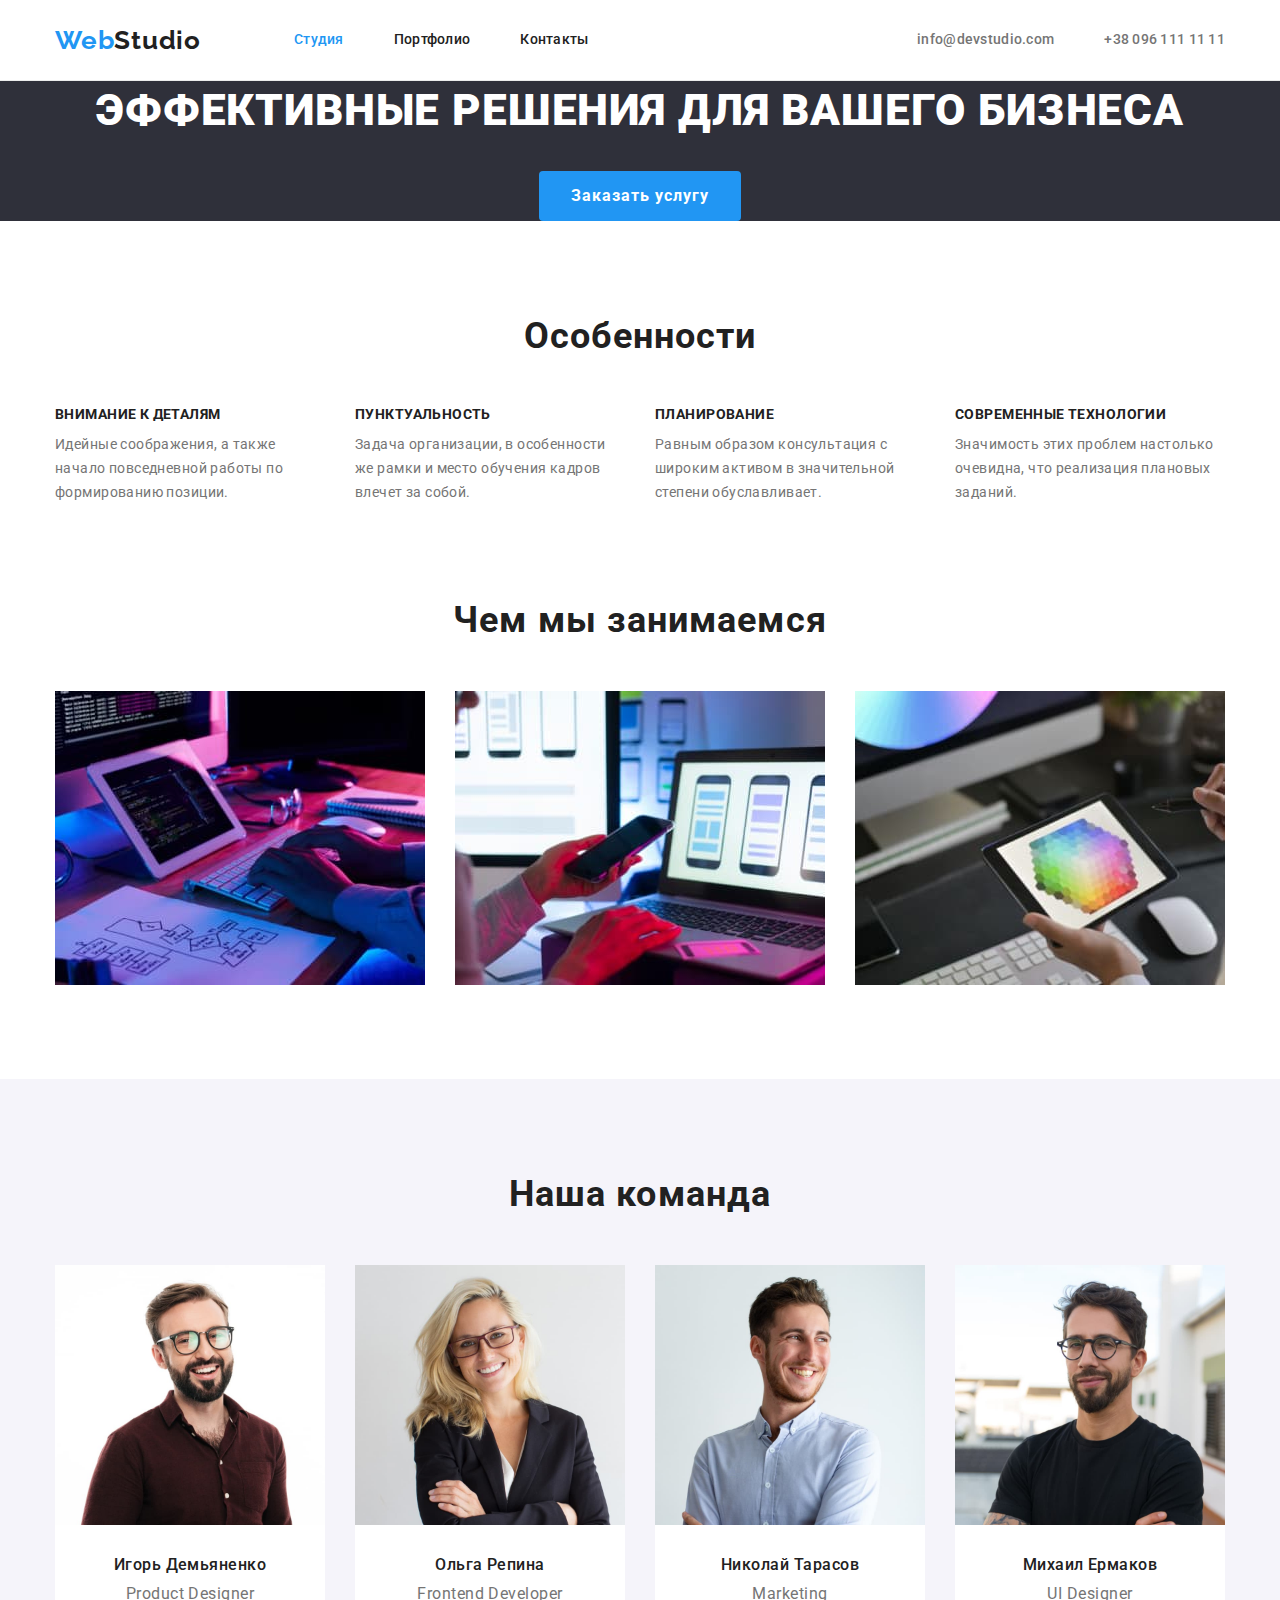
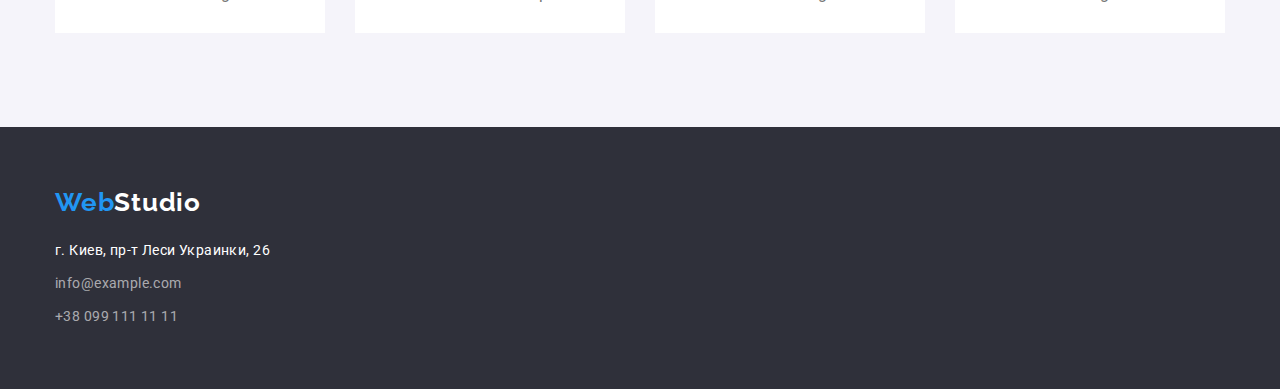
==== commit c1d677a8: "Adds flexbox and final edits." ====
--- a/index.html
+++ b/index.html
@@ -18,22 +18,24 @@
     <link rel="stylesheet" href="./css/styles.css" />
   </head>
   <body>
-    <header>
-      <div class="container">
-        <nav>
+    <header class="page-header">
+      <div class="container page-header-blocks">
+        <nav class="main-nav">
           <a href="./index.html" lang="en" class="logo"> <span class="accent">Web</span>Studio</a>
           <ul class="site-nav list">
-            <li><a href="./index.html" class="link current">Студия</a></li>
-            <li><a href="./portfolio.html" class="link">Портфолио</a></li>
-            <li><a href="" class="link">Контакты</a></li>
+            <li class="site-nav-item"><a href="./index.html" class="link current">Студия</a></li>
+            <li class="site-nav-item"><a href="./portfolio.html" class="link">Портфолио</a></li>
+            <li class="site-nav-item"><a href="" class="link">Контакты</a></li>
           </ul>
         </nav>
 
-        <ul class="list">
-          <li>
-            <a href="mailto:info@devstudio.com" class="contacts-header">info@devstudio.com</a>
+        <ul class="contacts-header list">
+          <li class="contacts-header-item">
+            <a href="mailto:info@devstudio.com" class="contacts-header-link">info@devstudio.com</a>
           </li>
-          <li><a href="tel:+380961111111" class="contacts-header">+38 096 111 11 11</a></li>
+          <li class="contacts-header-item">
+            <a href="tel:+380961111111" class="contacts-header-link">+38 096 111 11 11</a>
+          </li>
         </ul>
       </div>
     </header>
@@ -41,37 +43,38 @@
     <main>
       <!-- Главная секция -->
       <section class="hero">
-        <h1 class="hero-title">Эффективные решения для вашего бизнеса</h1>
-
-        <button type="button" class="hero-button">Заказать услугу</button>
+        <div class="container">
+          <h1 class="hero-title">Эффективные решения для вашего бизнеса</h1>
+          <button type="button" class="hero-button">Заказать услугу</button>
+        </div>
       </section>
 
       <!-- Особенности -->
-      <section class="features">
+      <section class="section">
         <div class="container">
           <!-- этот заголовок будет невидимым -->
           <h2 class="section-title">Особенности</h2>
 
           <ul class="features-list list">
-            <li>
+            <li class="features-list-item">
               <h3 class="features-title">Внимание к деталям</h3>
               <p class="features-text">
                 Идейные соображения, а также начало повседневной работы по формированию позиции.
               </p>
             </li>
-            <li>
+            <li class="features-list-item">
               <h3 class="features-title">Пунктуальность</h3>
               <p class="features-text">
                 Задача организации, в особенности же рамки и место обучения кадров влечет за собой.
               </p>
             </li>
-            <li>
+            <li class="features-list-item">
               <h3 class="features-title">Планирование</h3>
               <p class="features-text">
                 Равным образом консультация с широким активом в значительной степени обуславливает.
               </p>
             </li>
-            <li>
+            <li class="features-list-item">
               <h3 class="features-title">Современные технологии</h3>
               <p class="features-text">
                 Значимость этих проблем настолько очевидна, что реализация плановых заданий.
@@ -82,31 +85,49 @@
       </section>
 
       <!-- Чем мы занимаемся -->
-      <section class="works">
+      <section class="section works">
         <div class="container">
           <h2 class="section-title">Чем мы занимаемся</h2>
 
-          <ul class="list">
-            <li>
-              <img src="./images/box1.jpg" alt="Работа с схемами" width="370" height="294" />
-            </li>
-            <li>
-              <img src="./images/box2.jpg" alt="Работа с адаптивностю" width="370" height="294" />
-            </li>
-            <li>
-              <img src="./images/box3.jpg" alt="Работа с цветами" width="370" height="294" />
+          <ul class="works-list list">
+            <li class="works-list-item">
+              <img
+                src="./images/box1.jpg"
+                alt="Работа с схемами"
+                width="370"
+                height="294"
+                class="works-list-img"
+              />
+            </li>
+            <li class="works-list-item">
+              <img
+                src="./images/box2.jpg"
+                alt="Работа с адаптивностю"
+                width="370"
+                height="294"
+                class="works-list-img"
+              />
+            </li>
+            <li class="works-list-item">
+              <img
+                src="./images/box3.jpg"
+                alt="Работа с цветами"
+                width="370"
+                height="294"
+                class="works-list-img"
+              />
             </li>
           </ul>
         </div>
       </section>
 
       <!-- Наша команда -->
-      <section class="team">
+      <section class="section team">
         <div class="container">
           <h2 class="section-title">Наша команда</h2>
 
           <ul class="team-list list">
-            <li>
+            <li class="team-list-item">
               <img
                 src="./images/worker1.jpg"
                 alt="Работник первый"
@@ -114,10 +135,12 @@
                 height="260"
                 class="team-photo"
               />
-              <h3 class="team-name">Игорь Демьяненко</h3>
-              <p lang="en" class="team-text">Product Designer</p>
-            </li>
-            <li>
+              <div class="team-content">
+                <h3 class="team-name">Игорь Демьяненко</h3>
+                <p lang="en" class="team-text">Product Designer</p>
+              </div>
+            </li>
+            <li class="team-list-item">
               <img
                 src="./images/worker2.jpg"
                 alt="Работник второй"
@@ -125,10 +148,12 @@
                 height="260"
                 class="team-photo"
               />
-              <h3 class="team-name">Ольга Репина</h3>
-              <p lang="en" class="team-text">Frontend Developer</p>
-            </li>
-            <li>
+              <div class="team-content">
+                <h3 class="team-name">Ольга Репина</h3>
+                <p lang="en" class="team-text">Frontend Developer</p>
+              </div>
+            </li>
+            <li class="team-list-item">
               <img
                 src="./images/worker3.jpg"
                 alt="Работник третий"
@@ -136,10 +161,12 @@
                 height="260"
                 class="team-photo"
               />
-              <h3 class="team-name">Николай Тарасов</h3>
-              <p lang="en" class="team-text">Marketing</p>
-            </li>
-            <li>
+              <div class="team-content">
+                <h3 class="team-name">Николай Тарасов</h3>
+                <p lang="en" class="team-text">Marketing</p>
+              </div>
+            </li>
+            <li class="team-list-item">
               <img
                 src="./images/worker4.jpg"
                 alt="Работник четвертый"
@@ -147,8 +174,10 @@
                 height="260"
                 class="team-photo"
               />
-              <h3 class="team-name">Михаил Ермаков</h3>
-              <p lang="en" class="team-text">UI Designer</p>
+              <div class="team-content">
+                <h3 class="team-name">Михаил Ермаков</h3>
+                <p lang="en" class="team-text">UI Designer</p>
+              </div>
             </li>
           </ul>
         </div>
@@ -161,14 +190,21 @@
           <span class="accent">Web</span>Studio</a
         >
         <address>
-          <ul class="list">
-            <li>
-              <a href="https://goo.gl/maps/sbmDoguWazhmyjEM8" target="_blank" class="location"
+          <ul class="contacts-footer list">
+            <li class="contacts-footer-item">
+              <a
+                href="https://goo.gl/maps/sbmDoguWazhmyjEM8"
+                target="_blank"
+                class="contacts-footer-location"
                 >г. Киев, пр-т Леси Украинки, 26</a
               >
             </li>
-            <li><a href="mailto:info@example.com" class="contacts-footer">info@example.com</a></li>
-            <li><a href="tel:+380991111111" class="contacts-footer">+38 099 111 11 11</a></li>
+            <li class="contacts-footer-item">
+              <a href="mailto:info@example.com" class="contacts-footer-link">info@example.com</a>
+            </li>
+            <li class="contacts-footer-item">
+              <a href="tel:+380991111111" class="contacts-footer-link">+38 099 111 11 11</a>
+            </li>
           </ul>
         </address>
       </div>
--- a/css/styles.css
+++ b/css/styles.css
@@ -5,6 +5,7 @@
 /* акцент #2196F3 */
 /* цвет фона героя и подвала #2F303A */
 /* цвет фона вторичный и кнопок для портфолио #F5F4FA */
+/* цвет рамок #ececec */
 :root {
   --primary-text-color: #757575;
   --title-text-color: #212121;
@@ -13,6 +14,8 @@
   --contacts-footer-color: rgba(255, 255, 255, 0.6);
   --secondary-bg-color: #2f303a;
   --other-bg-color: #f5f4fa;
+  --border-color: #ececec;
+  --card-set-gap: 30px;
 }
 
 body {
@@ -30,16 +33,25 @@
   margin: 0;
 }
 
-/* стили шапки */
 .container {
   margin-left: auto;
   margin-right: auto;
   width: 1200px;
   padding-left: 15px;
   padding-right: 15px;
-  outline: 2px solid tomato;
-}
-
+}
+
+img {
+  display: block;
+  max-width: 100%;
+}
+
+/* стили шапки */
+.page-header {
+  border-bottom-width: 1px;
+  border-bottom-style: solid;
+  border-bottom-color: var(--border-color);
+}
 .logo {
   color: var(--title-text-color);
   font-family: Raleway, sans-serif;
@@ -50,7 +62,30 @@
   letter-spacing: 0.03em;
 }
 
+.page-header-blocks {
+  display: flex;
+  align-items: center;
+}
+
+.main-nav {
+  display: flex;
+  align-items: center;
+}
+
+.site-nav {
+  display: flex;
+  margin-left: 93px;
+}
+
+.site-nav-item + .site-nav-item {
+  margin-left: 50px;
+}
+
 .site-nav .link {
+  display: block;
+  padding-top: 32px;
+  padding-bottom: 32px;
+
   color: var(--title-text-color);
   font-weight: 500;
   font-size: 14px;
@@ -60,6 +95,15 @@
 }
 
 .contacts-header {
+  display: flex;
+  margin-left: auto;
+}
+
+.contacts-header-item + .contacts-header-item {
+  margin-left: 50px;
+}
+
+.contacts-header-link {
   color: var(--primary-text-color);
   font-weight: 500;
   font-size: 14px;
@@ -74,83 +118,108 @@
 .site-nav .link:hover,
 .site-nav .link:focus,
 .site-nav .link.current,
-.contacts-header:hover,
-.contacts-header:focus {
+.contacts-header-link:hover,
+.contacts-header-link:focus {
   color: var(--accent-color);
 }
 
 /* стили главной секции Студии */
 .hero {
+  text-align: center;
+
   background-color: var(--secondary-bg-color);
   letter-spacing: 0.06em;
-
-  text-align: center;
-  margin-bottom: 94px;
 }
 .hero-title {
+  margin-top: 0;
+  margin-bottom: 30px;
+
   color: var(--primary-white-color);
   font-weight: 900;
   font-size: 44px;
   line-height: 1.36;
   text-transform: uppercase;
-
-  margin-top: 0;
-  margin-bottom: 30px;
 }
 .hero-button {
-  background-color: var(--accent-color);
-  color: var(--primary-white-color);
-  font-family: inherit;
-  font-weight: 700;
-  font-size: 16px;
-  line-height: 1.88;
-  letter-spacing: 0.06em;
-
   border-radius: 4px;
   padding: 10px 32px;
   min-width: 200px;
   text-align: center;
   border: none;
+
+  background-color: var(--accent-color);
+  color: var(--primary-white-color);
+  font-family: inherit;
+  font-weight: 700;
+  font-size: 16px;
+  line-height: 1.88;
+  letter-spacing: 0.06em;
 }
 
 /* общие стили секций Студии */
+.section {
+  padding-top: 94px;
+  padding-bottom: 94px;
+}
+
 .section-title {
+  margin-top: 0;
+  margin-bottom: 50px;
+  text-align: center;
+
   color: var(--title-text-color);
   font-weight: 700;
   font-size: 36px;
   line-height: 1.17;
   letter-spacing: 0.03em;
-
-  margin-top: 0;
-  margin-bottom: 50px;
-  text-align: center;
 }
 
 /* стили особенностей Студии */
-.features {
-  margin-bottom: 94px;
+.features-list {
+  display: flex;
+}
+
+.features-list-item {
+  width: 270px;
+}
+
+.features-list-item + .features-list-item {
+  margin-left: var(--card-set-gap);
 }
 
 .features-title {
+  margin-top: 0;
+  margin-bottom: 10px;
+
   color: var(--title-text-color);
   font-weight: 700;
   font-size: 14px;
   line-height: 1.14;
   text-transform: uppercase;
   letter-spacing: 0.03em;
-
-  margin-top: 0;
-  margin-bottom: 10px;
-}
+}
+
 .features-text {
-  letter-spacing: 0.03em;
-
   margin-top: 0;
   margin-bottom: 0;
+
+  letter-spacing: 0.03em;
 }
 /* стили работ Студии */
 .works {
-  margin-bottom: 94px;
+  padding-top: 0;
+}
+
+.works-list {
+  display: flex;
+}
+
+.works-list-item {
+  width: 370px;
+}
+
+.works-list-item + .works-list-item {
+  margin-left: var(--card-set-gap);
 }
 
 /* стили команды Студии */
@@ -160,39 +229,64 @@
   font-size: 16px;
   line-height: 1.19;
   letter-spacing: 0.03em;
-
-  padding-top: 94px;
-  padding-bottom: 94px;
-}
-
-.team-photo {
-  margin-bottom: 30px;
+}
+
+.team-list {
+  display: flex;
+}
+
+.team-list-item {
+  width: 270px;
+}
+
+.team-list-item + .team-list-item {
+  margin-left: var(--card-set-gap);
+}
+
+.team-content {
+  padding-top: 30px;
+  padding-bottom: 30px;
+
+  background-color: var(--primary-white-color);
 }
 
 .team-name {
+  margin-top: 0;
+  margin-bottom: 10px;
+  text-align: center;
+
   color: var(--title-text-color);
   font-weight: 500;
   font-size: 16px;
-
-  margin-top: 0;
-  margin-bottom: 10px;
 }
 
 .team-text {
   margin-top: 0;
-  margin-bottom: 30px;
+  margin-bottom: 0;
+  text-align: center;
 }
 
 /* стили подвала */
 .page-footer {
   background-color: var(--secondary-bg-color);
+  padding-top: 60px;
+  padding-bottom: 60px;
 }
 
 .footer-logo {
   color: var(--primary-white-color);
 }
 
-.location {
+.contacts-footer {
+  display: inline-block;
+  margin-top: 20px;
+}
+
+.contacts-footer-item + .contacts-footer-item {
+  margin-top: 9px;
+}
+
+.contacts-footer-location {
   color: var(--primary-white-color);
   font-style: normal;
   font-weight: 400;
@@ -202,7 +296,7 @@
   letter-spacing: 0.03em;
 }
 
-.contacts-footer {
+.contacts-footer-link {
   color: var(--contacts-footer-color);
   font-style: normal;
   font-weight: 400;
@@ -214,33 +308,39 @@
 
 .footer-logo:hover,
 .footer-logo:focus,
-.contacts-footer:hover,
-.contacts-footer:focus,
-.location:hover,
-.location:focus {
+.contacts-footer-link:hover,
+.contacts-footer-link:focus,
+.contacts-footer-location:hover,
+.contacts-footer-location:focus {
   color: var(--accent-color);
 }
 
 /* стили Портфолио */
-.portfolio {
-  margin-top: 94px;
-  margin-bottom: 94px;
+
+.portfolio-button-list {
+  display: flex;
+  margin-bottom: 50px;
+  justify-content: center;
+}
+
+.portfolio-button-item + .portfolio-button-item {
+  margin-left: 8px;
 }
 
 .portfolio-button {
-  background-color: var(--other-bg-color);
-  color: var(--title-text-color);
-  font-family: Roboto, sans-serif;
-  font-weight: 500;
-  font-size: 16px;
-  line-height: 1.62;
-  letter-spacing: 0.03em;
-
   border-radius: 4px;
   padding: 6px 22px;
   min-width: 73px;
   text-align: center;
   border: none;
+
+  background-color: var(--other-bg-color);
+  color: var(--title-text-color);
+  font-family: Roboto, sans-serif;
+  font-weight: 500;
+  font-size: 16px;
+  line-height: 1.62;
+  letter-spacing: 0.03em;
 }
 
 .current-button,
@@ -250,27 +350,50 @@
   color: var(--primary-white-color);
 }
 
-.portfolio-card-img {
-  margin-bottom: 20px;
+.portfolio-card-list {
+  display: flex;
+  flex-wrap: wrap;
+  margin-left: calc(-1 * var(--card-set-gap));
+  margin-top: calc(-1 * var(--card-set-gap));
+}
+
+.portfolio-card-item {
+  flex-basis: calc(100% / 3 - var(--card-set-gap));
+  margin-left: var(--card-set-gap);
+  margin-top: var(--card-set-gap);
+}
+
+.portfolio-card-content {
+  padding: 20px 24px;
+
+  border-right-width: 1px;
+  border-right-style: solid;
+  border-right-color: var(--border-color);
+  border-bottom-width: 1px;
+  border-bottom-style: solid;
+  border-bottom-color: var(--border-color);
+  border-left-width: 1px;
+  border-left-style: solid;
+  border-left-color: var(--border-color);
 }
 
 .portfolio-card-subtitle {
+  margin-top: 0;
+  margin-bottom: 4px;
+
   color: var(--title-text-color);
   font-weight: 700;
   font-size: 18px;
   line-height: 2;
   letter-spacing: 0.06em;
-
-  margin-top: 0;
-  margin-bottom: 4px;
 }
 
 .portfolio-card-text {
+  margin-top: 0;
+  margin-bottom: 0;
+
   font-weight: 400;
   font-size: 16px;
   line-height: 1.87;
   letter-spacing: 0.03em;
-
-  margin-top: 0;
-  margin-bottom: 20px;
-}
+}
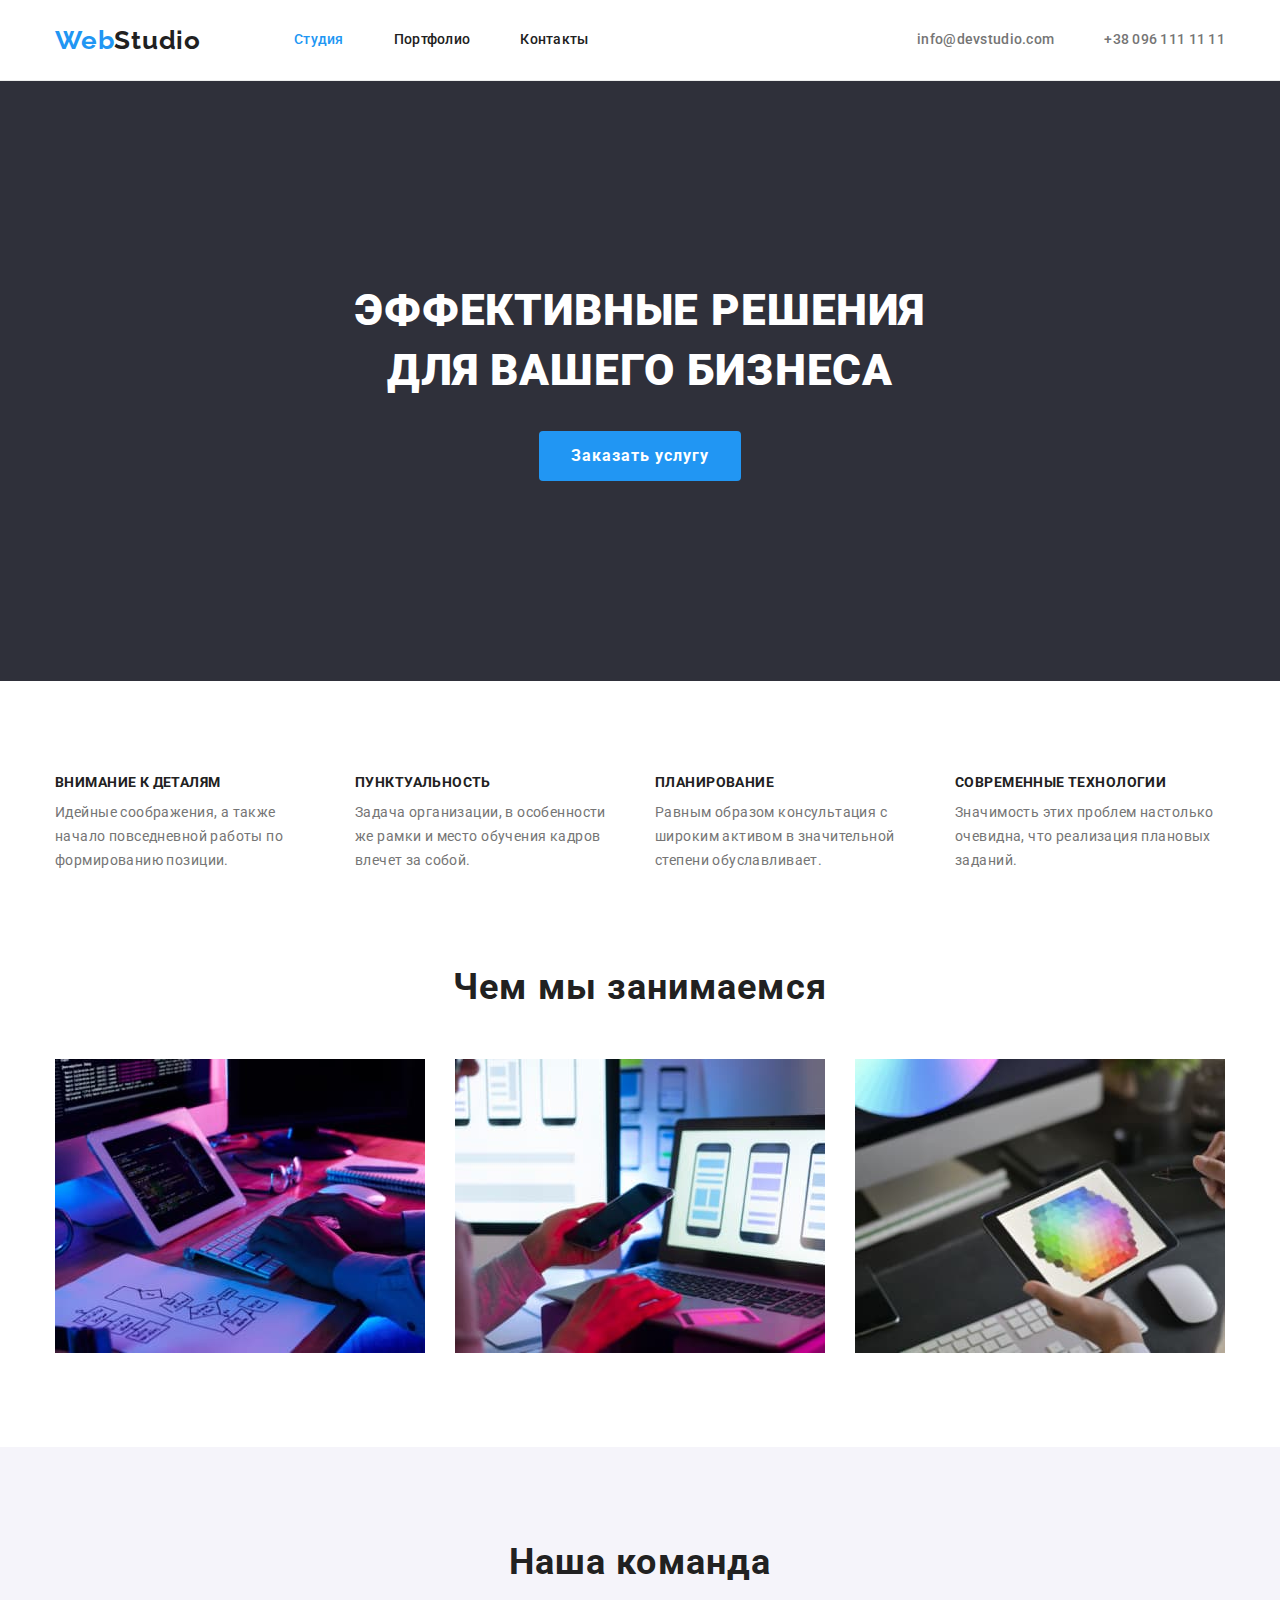
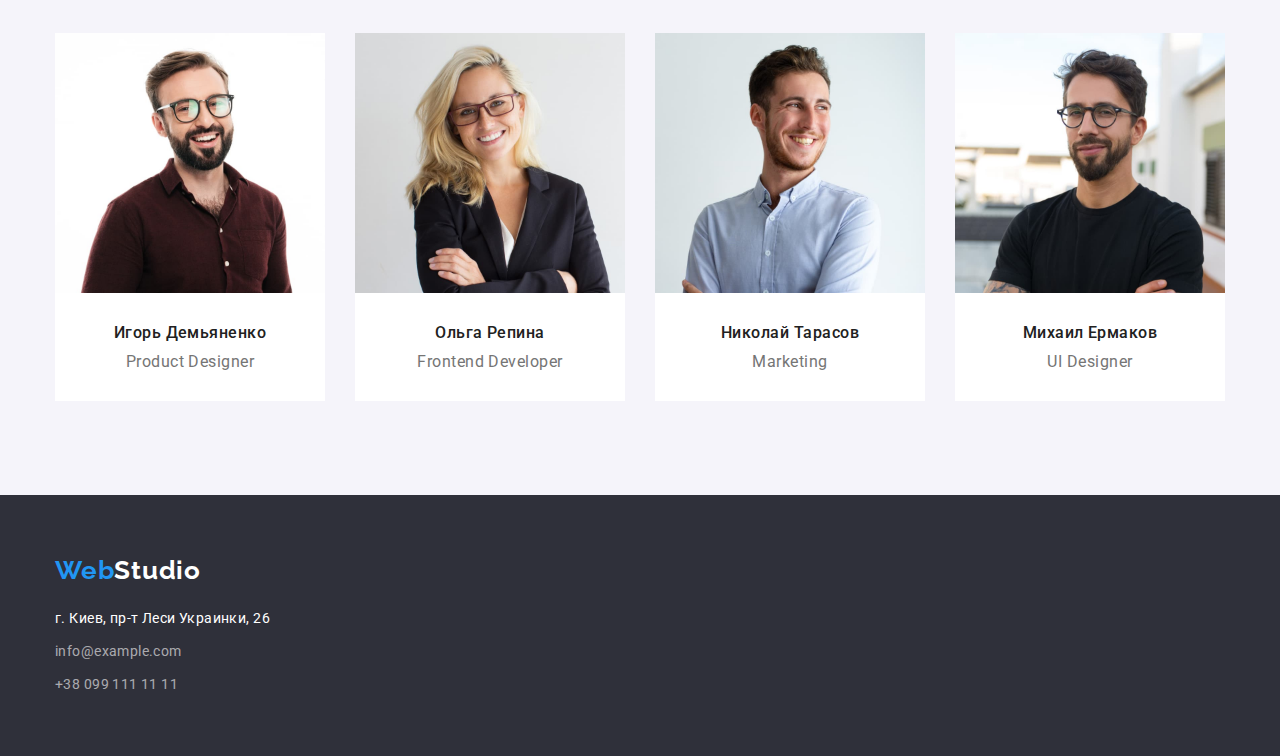
==== commit a76bb05d: "Adds edits on the comments of the HW#3." ====
--- a/index.html
+++ b/index.html
@@ -44,7 +44,10 @@
       <!-- Главная секция -->
       <section class="hero">
         <div class="container">
-          <h1 class="hero-title">Эффективные решения для вашего бизнеса</h1>
+          <h1 class="hero-title">
+            Эффективные решения <br />
+            для вашего бизнеса
+          </h1>
           <button type="button" class="hero-button">Заказать услугу</button>
         </div>
       </section>
@@ -53,7 +56,7 @@
       <section class="section">
         <div class="container">
           <!-- этот заголовок будет невидимым -->
-          <h2 class="section-title">Особенности</h2>
+          <h2 class="section-title visually-hidden">Особенности</h2>
 
           <ul class="features-list list">
             <li class="features-list-item">
@@ -189,8 +192,8 @@
         <a href="./index.html" lang="en" class="logo footer-logo">
           <span class="accent">Web</span>Studio</a
         >
-        <address>
-          <ul class="contacts-footer list">
+        <address class="contacts-footer">
+          <ul class="contacts-footer-list list">
             <li class="contacts-footer-item">
               <a
                 href="https://goo.gl/maps/sbmDoguWazhmyjEM8"
--- a/css/styles.css
+++ b/css/styles.css
@@ -44,6 +44,20 @@
 img {
   display: block;
   max-width: 100%;
+  height: auto;
+}
+
+.visually-hidden {
+  position: absolute;
+  width: 1px;
+  height: 1px;
+  margin: -1px;
+  border: 0;
+  padding: 0;
+  white-space: nowrap;
+  clip-path: inset(100%);
+  clip: rect(0 0 0 0);
+  overflow: hidden;
 }
 
 /* стили шапки */
@@ -125,6 +139,7 @@
 
 /* стили главной секции Студии */
 .hero {
+  padding: 200px 0;
   text-align: center;
 
   background-color: var(--secondary-bg-color);
@@ -278,8 +293,11 @@
 }
 
 .contacts-footer {
+  margin-top: 20px;
+}
+
+.contacts-footer-list {
   display: inline-block;
-  margin-top: 20px;
 }
 
 .contacts-footer-item + .contacts-footer-item {
